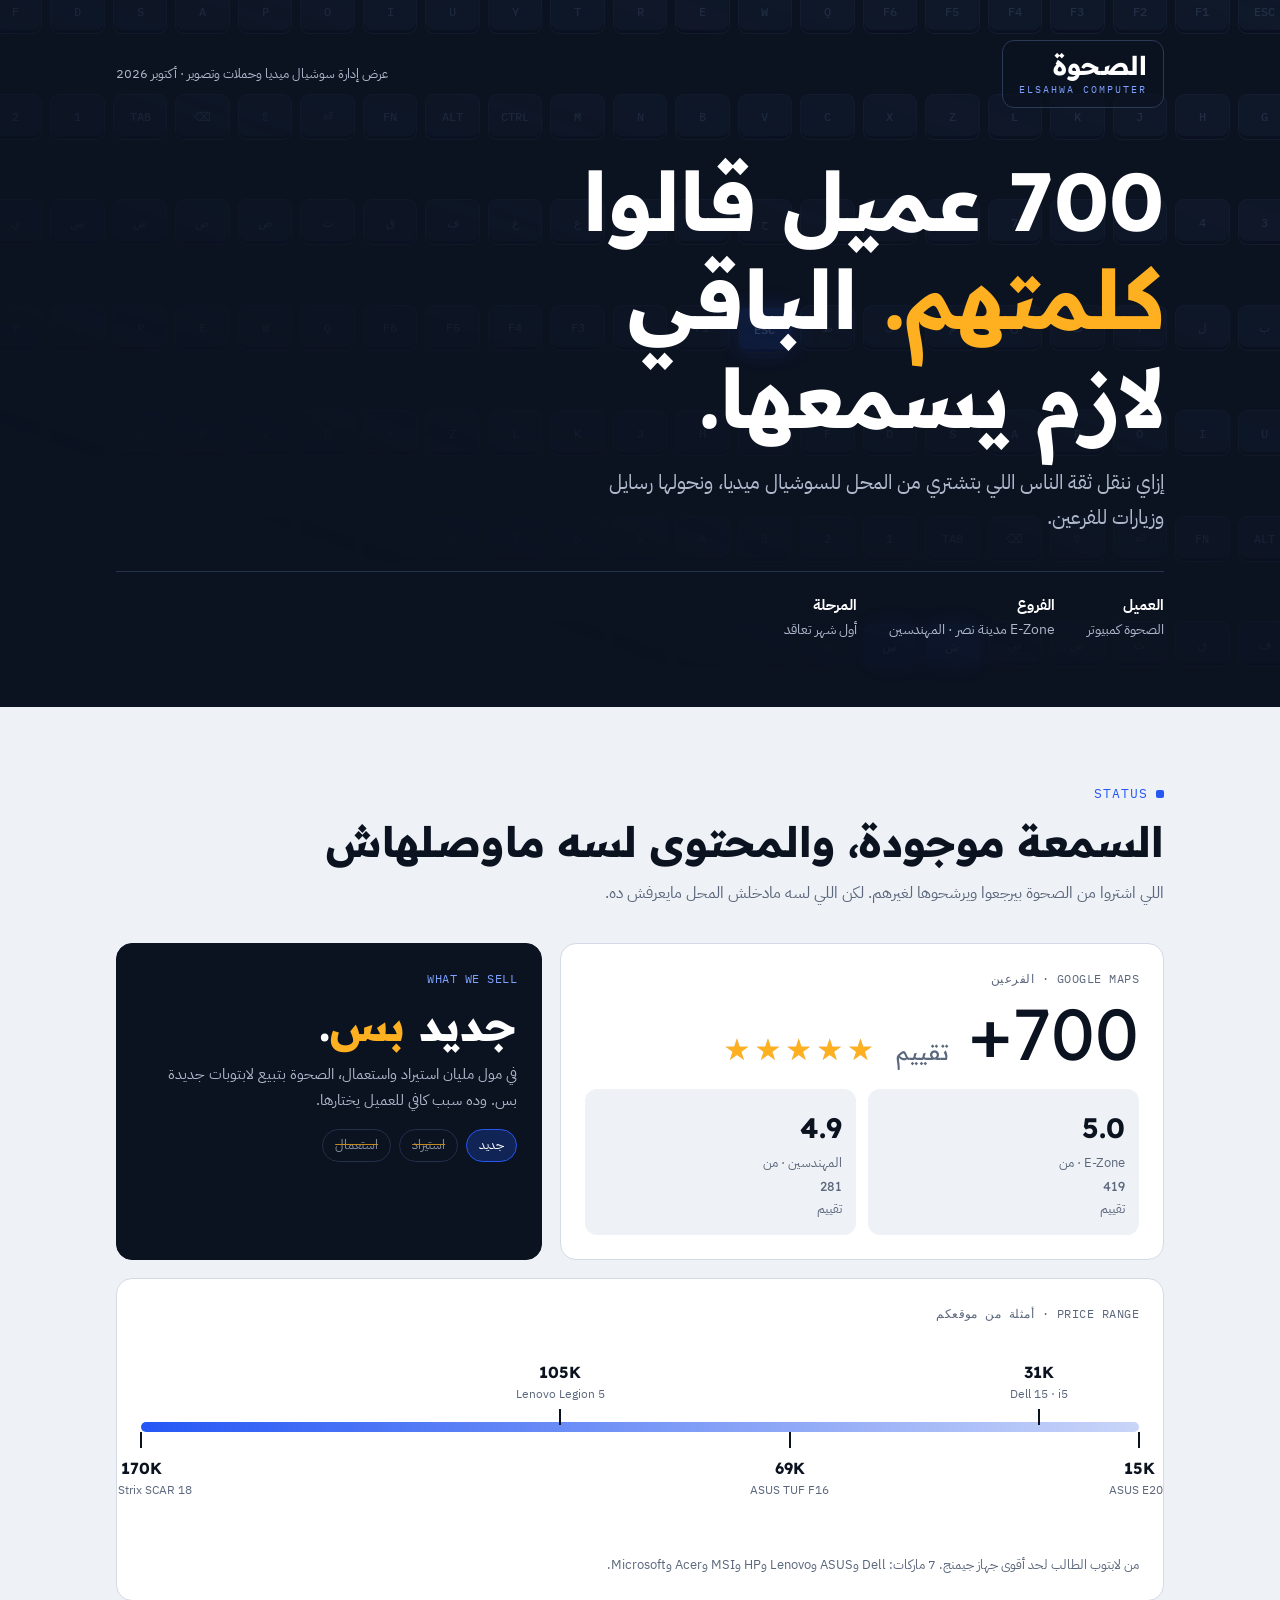
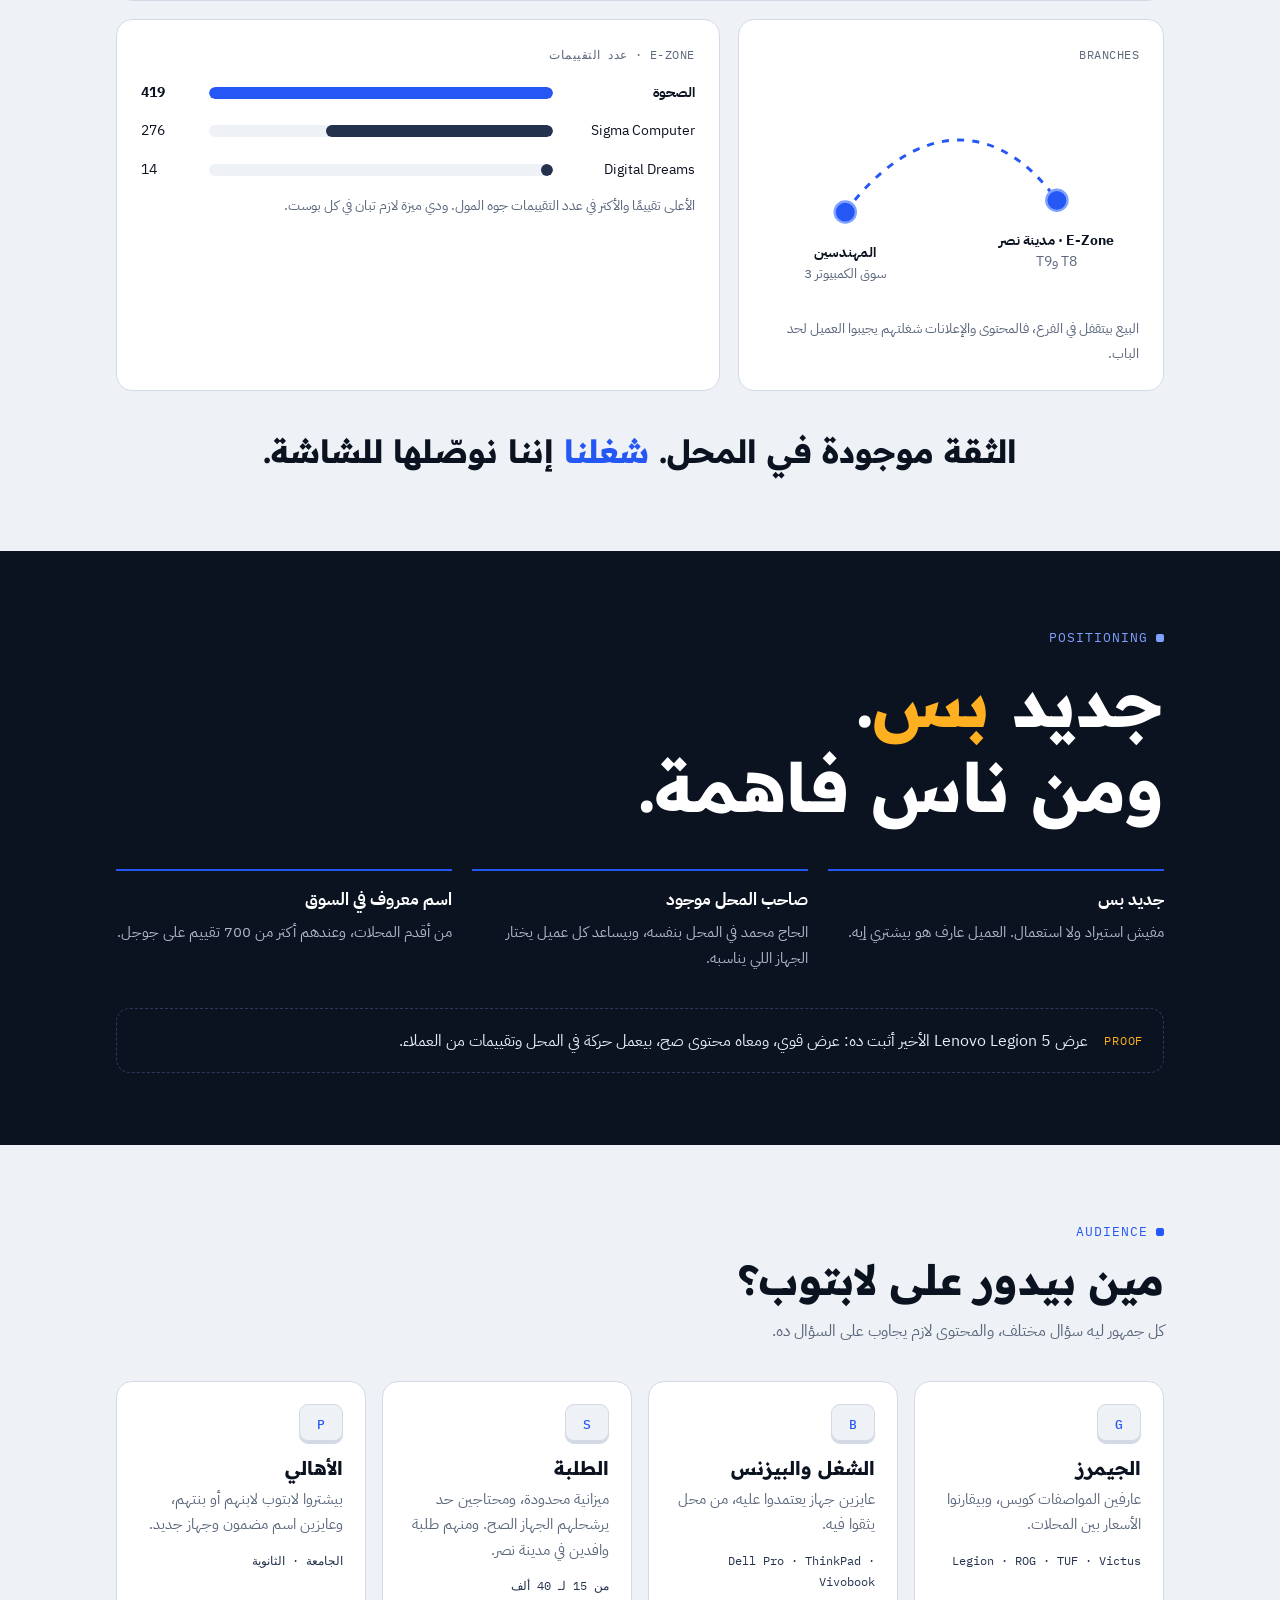
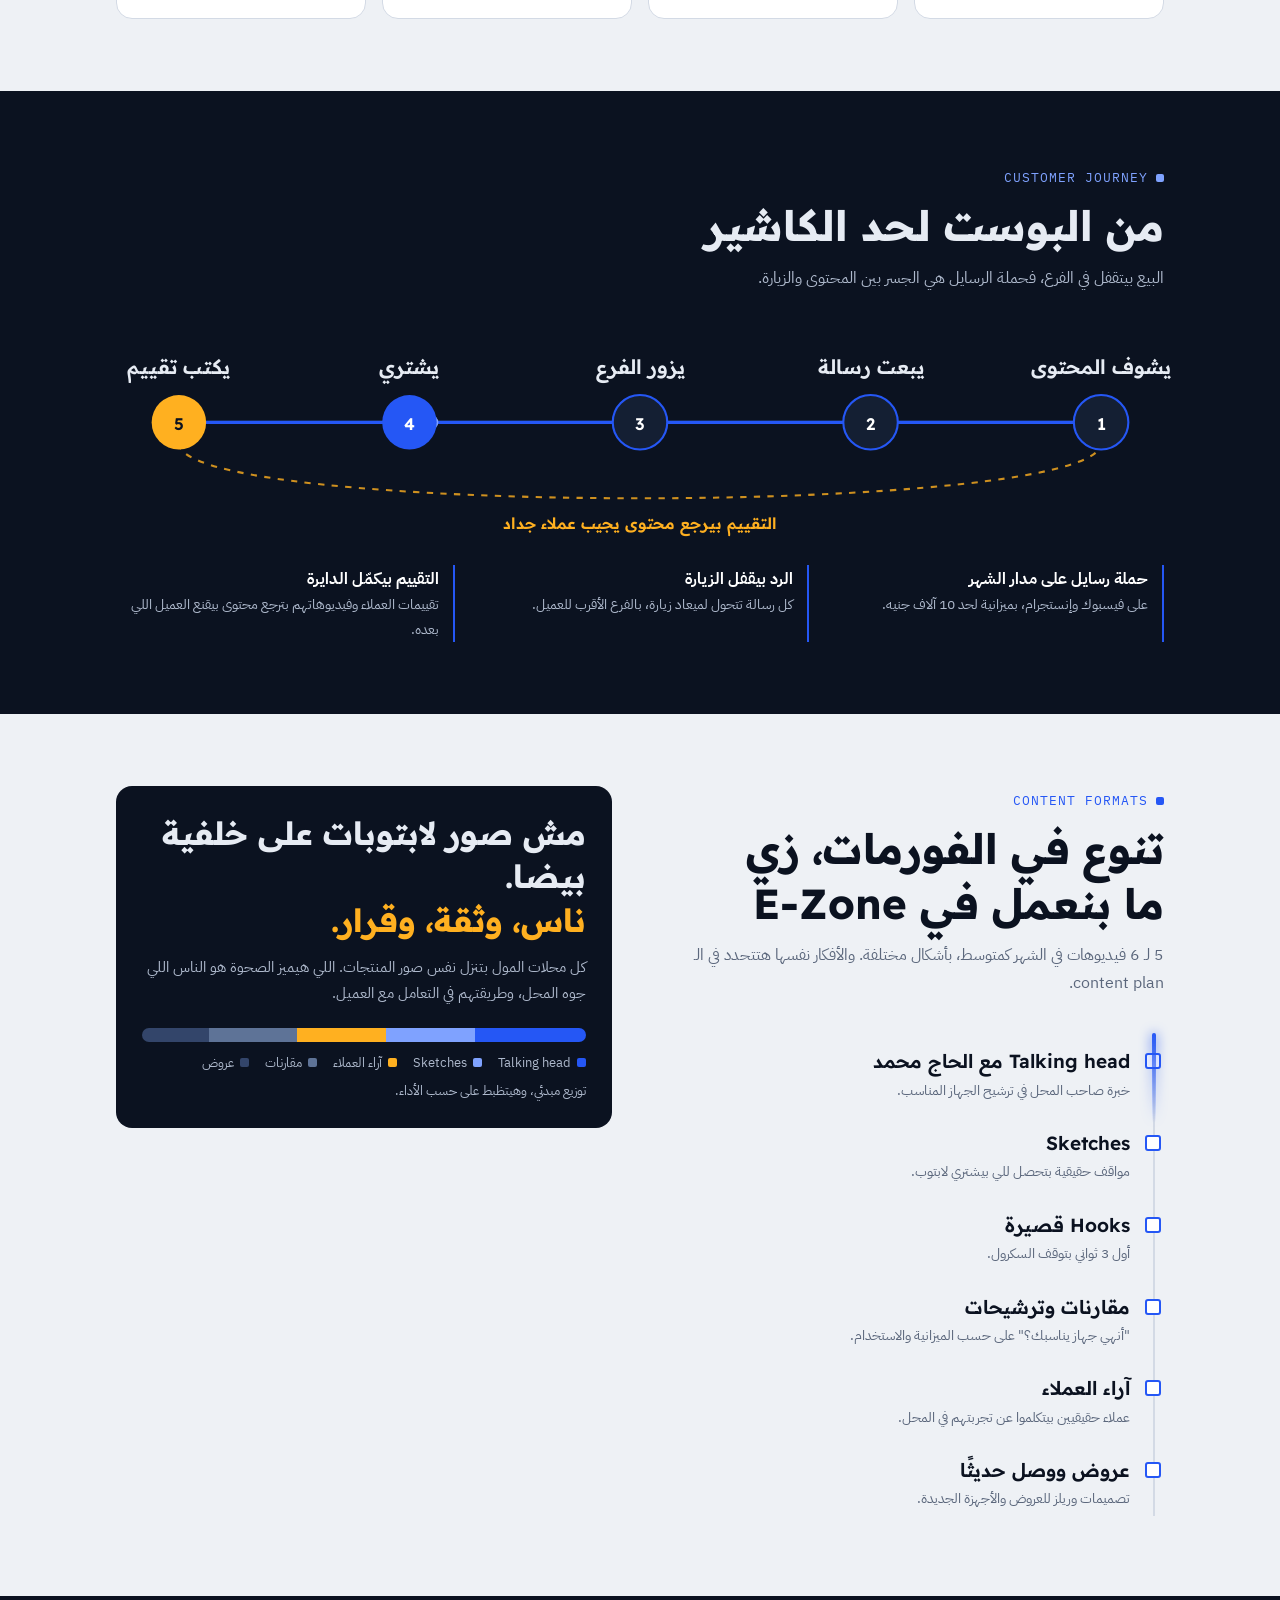
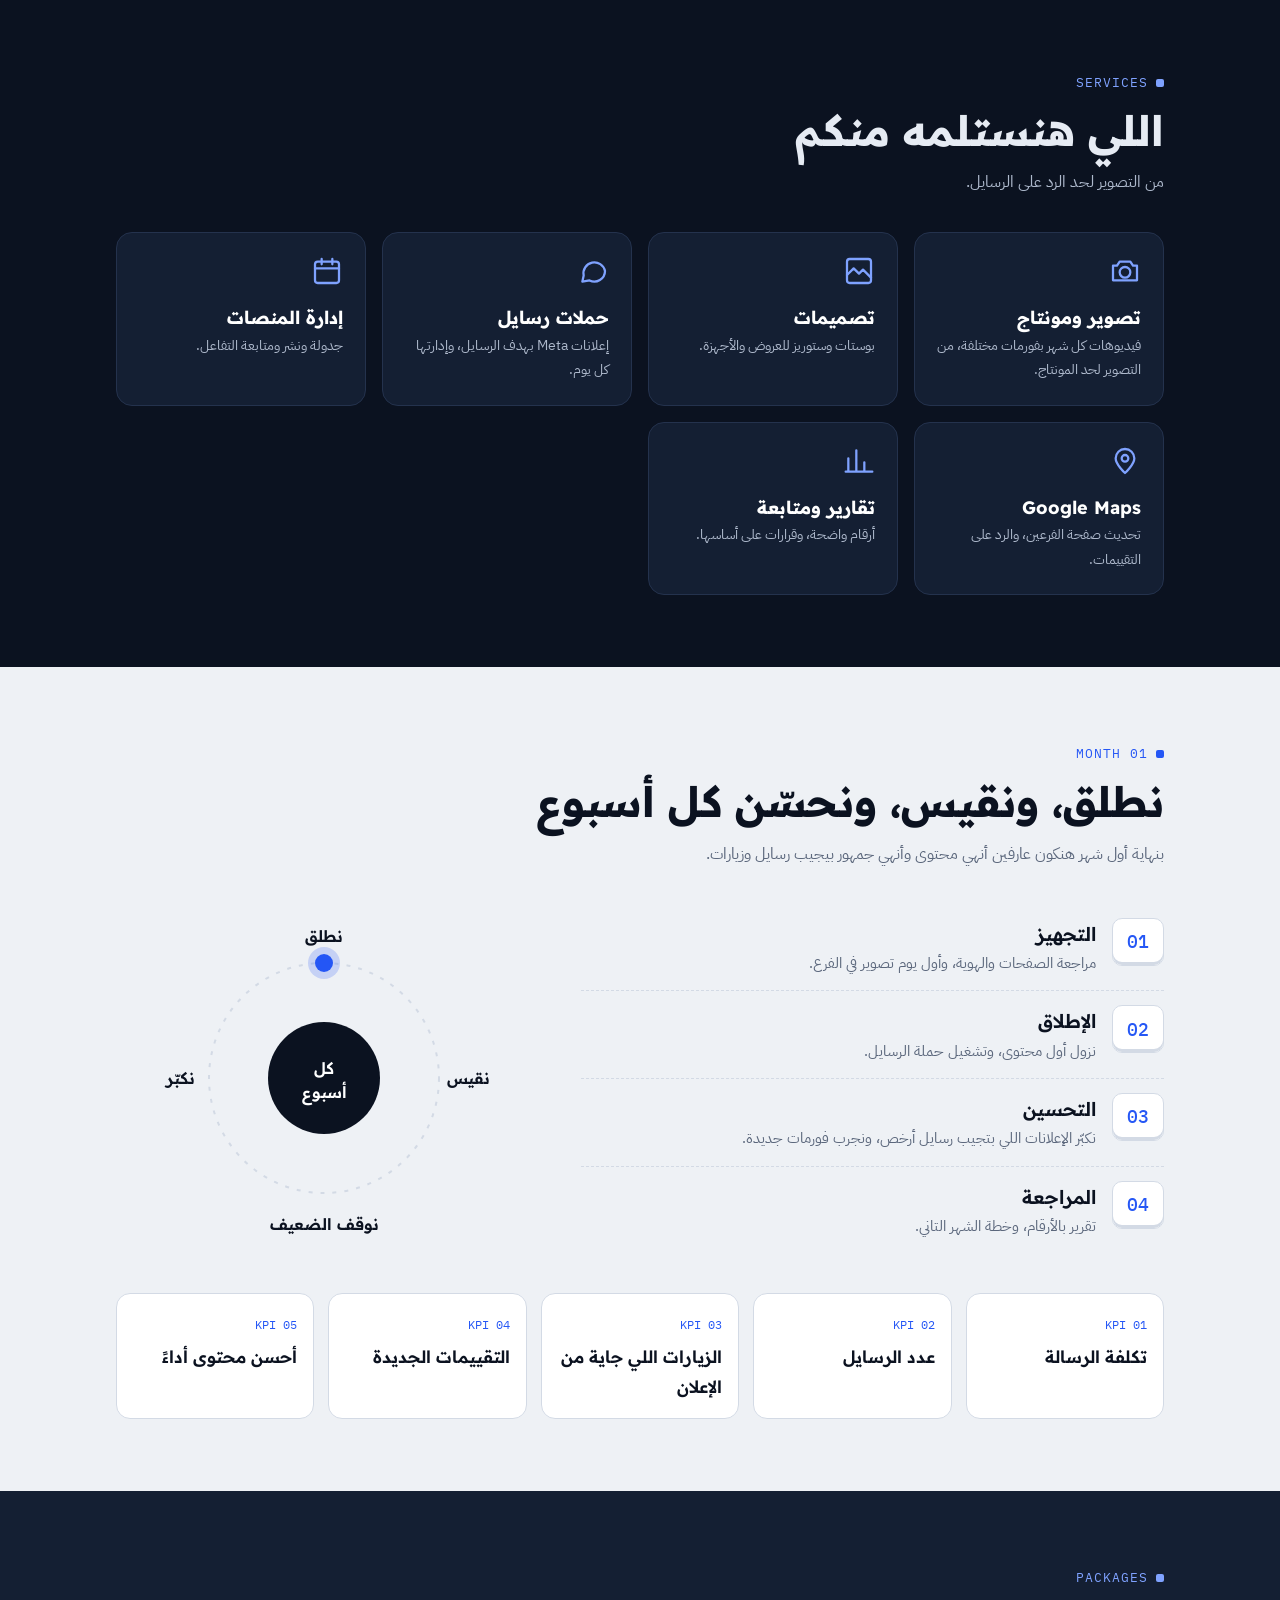
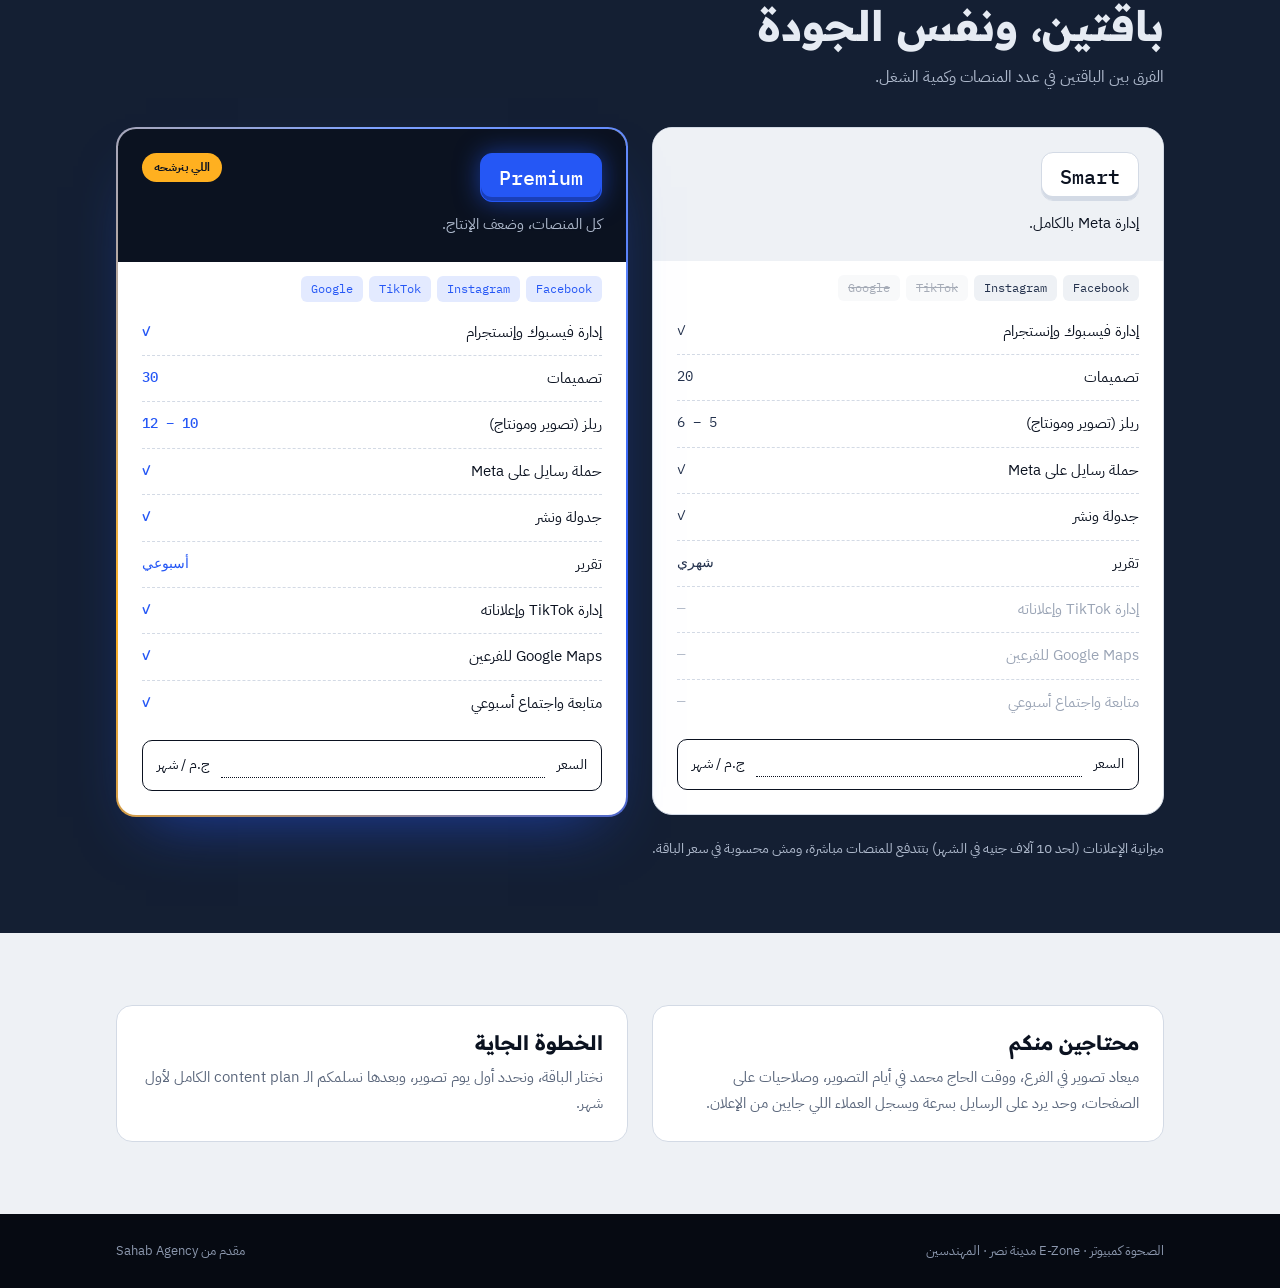
==== index.html @ 23741d9f "Rename index (1).html to index.html" ====
<!doctype html>
<html lang="ar" dir="rtl">
<head>
<meta charset="utf-8">
<meta name="viewport" content="width=device-width, initial-scale=1, viewport-fit=cover">
<title>عرض الصحوة كمبيوتر</title>
<link rel="preconnect" href="https://fonts.googleapis.com">
<link rel="preconnect" href="https://fonts.gstatic.com" crossorigin>
<link rel="stylesheet" href="https://fonts.googleapis.com/css2?family=Readex+Pro:wght@400;600;700&family=IBM+Plex+Sans+Arabic:wght@400;500;700&family=IBM+Plex+Mono:wght@500&display=swap">
<style>
/* Layout: laptop spec-sheet — cool paper with ink bands, cobalt signal, amber for stars; keycaps as the recurring motif. Single deliberate look. */
:root{
  --paper:#EEF1F5;
  --card:#FFFFFF;
  --ink:#0B1220;
  --ink-2:#141F33;
  --ink-3:#24324D;
  --cobalt:#2557F5;
  --cobalt-2:#7FA2FF;
  --amber:#FFB020;
  --muted:#5B677C;
  --soft:#AEB9CC;
  --line:#D3DAE5;
  --display:"Readex Pro","IBM Plex Sans Arabic",system-ui,sans-serif;
  --body:"IBM Plex Sans Arabic",system-ui,"Segoe UI",Tahoma,sans-serif;
  --mono:"IBM Plex Mono",ui-monospace,Menlo,monospace;
  --ease:cubic-bezier(.2,.7,.2,1);
  color-scheme:light;
}
*{box-sizing:border-box}
html{direction:rtl;scroll-behavior:smooth}
body{background:var(--paper);color:var(--ink);font-family:var(--body);font-size:16px;line-height:1.75;margin:0;overflow-x:hidden}
.wrap{max-width:1080px;margin:0 auto;padding-left:max(16px,env(safe-area-inset-left,0px));padding-right:max(16px,env(safe-area-inset-right,0px))}
section{padding-block:72px;position:relative}
.dark{background:var(--ink);color:#E6EBF3}
h1,h2,h3{font-family:var(--display);font-weight:700;line-height:1.3;text-wrap:balance;margin:0}
h2{font-size:clamp(28px,4.2vw,42px)}
h3{font-size:20px}
p{margin:0}
.eyebrow{display:inline-flex;align-items:center;gap:8px;font-family:var(--mono);font-size:12.5px;letter-spacing:.08em;color:var(--cobalt);margin-bottom:10px;text-transform:uppercase}
.eyebrow::before{content:"";width:8px;height:8px;border-radius:2px;background:currentColor}
.dark .eyebrow{color:var(--cobalt-2)}
.lead{color:var(--muted);max-width:60ch;margin-top:10px;margin-bottom:36px}
.dark .lead{color:var(--soft)}
.num{font-family:var(--display);font-variant-numeric:tabular-nums}
.mono{font-family:var(--mono)}

.progress{position:fixed;top:0;right:0;left:0;height:3px;z-index:20;padding-top:env(safe-area-inset-top,0px);pointer-events:none}
.progress i{display:block;height:3px;background:linear-gradient(270deg,var(--cobalt),var(--cobalt-2));transform-origin:right;transform:scaleX(0)}

/* hero */
.hero{background:var(--ink);color:#E6EBF3;padding-block:40px 64px;position:relative;overflow:hidden}
.keys{position:absolute;inset:-20px;display:grid;grid-template-columns:repeat(auto-fill,minmax(54px,1fr));gap:8px;padding:8px;opacity:.55;pointer-events:none;mask-image:linear-gradient(200deg,#000 0%,rgba(0,0,0,.6) 40%,transparent 75%);-webkit-mask-image:linear-gradient(200deg,#000 0%,rgba(0,0,0,.6) 40%,transparent 75%)}
.keys b{height:46px;border-radius:9px;background:var(--ink-2);border:1px solid #1E2A42;box-shadow:inset 0 -3px 0 #0A1020;font:500 12px var(--mono);color:#3A4B6C;display:grid;place-items:center;transition:background .5s,color .5s,box-shadow .5s,transform .2s}
.keys b.on{background:#16337F;color:var(--cobalt-2);box-shadow:inset 0 -3px 0 #0E2160,0 0 22px rgba(37,87,245,.55);transform:translateY(2px)}
.hero .wrap{position:relative;z-index:1}
.topbar{display:flex;justify-content:space-between;align-items:center;gap:12px;flex-wrap:wrap;font-size:13px;color:var(--soft)}
.mark{display:inline-flex;flex-direction:column;align-items:flex-start;line-height:1;padding:12px 16px;border:1.5px solid #2B3A59;border-radius:12px;background:rgba(11,18,32,.6)}
.mark b{font-family:var(--display);font-size:26px;color:#fff}
.mark small{font-family:var(--mono);font-size:10px;letter-spacing:.2em;color:var(--cobalt-2);margin-top:6px}
.hero h1{font-size:clamp(38px,7vw,82px);margin-top:44px;color:#fff;line-height:1.2;max-width:15ch}
.hero h1 .w{display:inline-block;animation:rise .9s var(--ease) both}
.hero h1 .hot{color:var(--amber)}
@keyframes rise{from{opacity:0;transform:translateY(40px)}to{opacity:1;transform:none}}
.hero .sub{font-size:clamp(17px,2.2vw,20px);max-width:48ch;margin-top:18px;color:var(--soft);animation:rise .9s .5s var(--ease) both}
.hero .meta{display:flex;gap:32px;flex-wrap:wrap;margin-top:36px;padding-top:20px;border-top:1px solid #24324D;font-size:14px;color:var(--soft);animation:rise .9s .7s var(--ease) both}
.hero .meta b{display:block;color:#fff;font-size:15px}

/* snapshot */
.snap{display:grid;grid-template-columns:repeat(12,1fr);gap:18px}
.card{background:var(--card);border:1px solid var(--line);border-radius:16px;padding:24px;position:relative;overflow:hidden;min-width:0}
.spot::before{content:"";position:absolute;inset:0;background:radial-gradient(320px circle at var(--mx,-300px) var(--my,-300px),rgba(37,87,245,.10),transparent 60%);pointer-events:none}
.c-stars{grid-column:span 7}
.c-new{grid-column:span 5;background:var(--ink);color:#fff;border-color:var(--ink)}
.c-ladder{grid-column:span 12}
.c-map{grid-column:span 5}
.c-rank{grid-column:span 7}
@media (max-width:860px){.c-stars,.c-new,.c-map,.c-rank{grid-column:span 12}}
.lbl{font-family:var(--mono);font-size:12px;color:var(--muted);letter-spacing:.04em}
.c-new .lbl{color:var(--cobalt-2)}
.stars-big{display:flex;align-items:flex-end;gap:18px;flex-wrap:wrap;margin-top:8px}
.stars-big .num{font-size:72px;line-height:1;color:var(--ink)}
.stars-big .num small{font-size:22px;color:var(--muted)}
.starrow{position:relative;display:inline-block;font-size:30px;letter-spacing:4px;line-height:1;color:var(--line)}
.starrow i{position:absolute;inset:0 0 0 auto;overflow:hidden;white-space:nowrap;color:var(--amber);font-style:normal;width:var(--w,100%)}
.branches{display:grid;grid-template-columns:1fr 1fr;gap:12px;margin-top:20px}
.br{background:var(--paper);border-radius:12px;padding:14px}
.br b{font-family:var(--display);font-size:28px}
.br span{display:block;font-size:13px;color:var(--muted)}
.c-new h3{font-size:clamp(30px,4vw,44px);margin-top:10px;line-height:1.2}
.c-new h3 em{font-style:normal;color:var(--amber)}
.c-new p{color:var(--soft);font-size:14.5px;margin-top:10px}
.x{display:flex;gap:8px;flex-wrap:wrap;margin-top:16px}
.x span{font-size:13px;border:1px solid #2B3A59;border-radius:99px;padding:4px 12px;color:var(--soft)}
.x span.no{text-decoration:line-through;text-decoration-color:var(--amber);opacity:.75}
.x span.yes{border-color:var(--cobalt);color:#fff;background:rgba(37,87,245,.25)}

.ladder{position:relative;margin-top:22px;padding-top:6px}
.ladder .track{height:10px;border-radius:99px;background:linear-gradient(270deg,#C9D5F8,var(--cobalt));transform-origin:right}
.ticks{position:relative;height:118px}
.tick{position:absolute;top:0;transform:translateX(50%);text-align:center;width:120px}
.tick::before{content:"";display:block;width:2px;height:16px;background:var(--ink);margin:0 auto 6px}
.tick b{display:block;font-family:var(--display);font-size:16px}
.tick span{display:block;font-size:12px;color:var(--muted);line-height:1.4}
.tick.up{top:-74px}
.tick.up::before{display:none}
.tick.up::after{content:"";display:block;width:2px;height:16px;background:var(--ink);margin:6px auto 0}
.ladder-note{font-size:12.5px;color:var(--muted);margin-top:4px}
@media (max-width:700px){
  .ticks{height:auto;display:grid;grid-template-columns:1fr 1fr;gap:10px;margin-top:14px}
  .tick,.tick.up{position:static;transform:none;width:auto;text-align:right;background:var(--paper);border-radius:10px;padding:10px}
  .tick::before,.tick.up::after{display:none}
  .ladder{padding-top:0}
}
.ladder-wrap{padding-top:70px}
@media (max-width:700px){.ladder-wrap{padding-top:0}}

.map{width:100%;height:auto;display:block;margin-top:6px}
.map text{font-family:var(--body);font-size:12px}
.flow{stroke-dasharray:6 7;animation:flow 1.4s linear infinite}
@keyframes flow{to{stroke-dashoffset:-26}}
.ping{transform-origin:center;transform-box:fill-box;animation:ping 2s var(--ease) infinite}
@keyframes ping{0%{transform:scale(.6);opacity:.9}100%{transform:scale(2.8);opacity:0}}
.bars{display:grid;gap:14px;margin-top:16px}
.bar{display:grid;grid-template-columns:130px 1fr 56px;gap:12px;align-items:center;font-size:14px}
.bar .t{height:12px;background:var(--paper);border-radius:99px;overflow:hidden}
.bar .t i{display:block;height:100%;background:var(--ink-3);border-radius:99px;transform-origin:right}
.bar.us{font-weight:700}
.bar.us .t i{background:var(--cobalt)}
.bar .v{text-align:left;font-variant-numeric:tabular-nums}
@media (max-width:480px){.bar{grid-template-columns:96px 1fr 44px;font-size:13px}}
.callout{margin-top:32px;font-family:var(--display);font-weight:700;font-size:clamp(22px,3.2vw,32px);text-align:center}
.callout em{font-style:normal;color:var(--cobalt)}

/* positioning */
.thesis{font-family:var(--display);font-weight:700;font-size:clamp(34px,6vw,68px);line-height:1.25;color:#fff}
.thesis em{font-style:normal;color:var(--amber)}
.pill3{display:grid;grid-template-columns:repeat(auto-fit,minmax(230px,1fr));gap:20px;margin-top:40px}
.pill3 > div{border-top:2px solid var(--cobalt);padding-top:14px}
.pill3 b{display:block;font-size:17px;color:#fff;margin-bottom:4px}
.pill3 p{font-size:15px;color:var(--soft)}
.proof{margin-top:36px;display:flex;gap:16px;align-items:center;flex-wrap:wrap;border:1px dashed #2B3A59;border-radius:14px;padding:18px 20px}
.proof .k{font-family:var(--mono);font-size:12px;color:var(--amber);letter-spacing:.06em}
.proof p{color:#E6EBF3;font-size:15.5px;flex:1;min-width:240px}

/* audience */
.aud{display:grid;grid-template-columns:repeat(auto-fit,minmax(240px,1fr));gap:16px}
.au{background:var(--card);border:1px solid var(--line);border-radius:16px;padding:22px;position:relative;overflow:hidden}
.au .cap{display:inline-grid;place-items:center;min-width:44px;height:40px;padding:0 10px;border-radius:9px;background:var(--paper);border:1px solid var(--line);box-shadow:inset 0 -3px 0 var(--line);font:500 13px var(--mono);color:var(--cobalt);margin-bottom:12px}
.au h3{font-size:19px}
.au p{font-size:14.5px;color:var(--muted);margin-top:6px}
.au .ex{font-family:var(--mono);font-size:12px;color:var(--ink-3);margin-top:12px}

/* journey */
.journey{position:relative;margin-top:10px}
.journey svg{width:100%;height:auto;display:block;overflow:visible}
.journey text{font-family:var(--display);font-weight:600}
.steps-m{display:none}
@media (max-width:700px){.journey svg{display:none}.steps-m{display:grid;gap:10px}}
.steps-m div{display:flex;gap:12px;align-items:center;background:var(--ink-2);border:1px solid #24324D;border-radius:12px;padding:12px 14px}
.steps-m b{font-family:var(--mono);color:var(--cobalt-2);font-size:13px}
.jnote{display:grid;grid-template-columns:repeat(auto-fit,minmax(220px,1fr));gap:16px;margin-top:28px}
.jnote div{border-right:2px solid var(--cobalt);padding-right:14px}
.jnote b{display:block;color:#fff;font-size:16px}
.jnote p{font-size:14px;color:var(--soft)}

/* formats */
.formats{display:grid;grid-template-columns:1fr 1fr;gap:56px;align-items:start}
@media (max-width:820px){.formats{grid-template-columns:1fr;gap:32px}}
.rail{position:relative;padding-right:34px}
.rail::before{content:"";position:absolute;right:9px;top:8px;bottom:8px;width:2px;background:var(--line)}
.rail::after{content:"";position:absolute;right:8px;top:0;width:4px;height:90px;border-radius:4px;background:linear-gradient(var(--cobalt),transparent);animation:travel 3.6s var(--ease) infinite;filter:drop-shadow(0 0 6px var(--cobalt))}
@keyframes travel{0%{top:0;opacity:0}10%{opacity:1}90%{opacity:1}100%{top:calc(100% - 90px);opacity:0}}
.node{position:relative;padding-block:12px}
.node::before{content:"";position:absolute;right:-31px;top:20px;width:12px;height:12px;border-radius:3px;background:var(--card);border:2px solid var(--cobalt)}
.node b{font-family:var(--display);font-weight:600;font-size:19px}
.node p{font-size:14px;color:var(--muted)}
.rulebox{background:var(--ink);color:#E6EBF3;border-radius:16px;padding:26px;position:sticky;top:calc(env(safe-area-inset-top,0px) + 24px)}
.rulebox .q{font-family:var(--display);font-weight:700;font-size:clamp(24px,3.2vw,32px);line-height:1.35}
.rulebox .q em{font-style:normal;color:var(--amber)}
.rulebox p{color:var(--soft);font-size:15px;margin-top:12px}
.mix{display:flex;height:14px;border-radius:99px;overflow:hidden;margin-top:22px}
.mix i{display:block;height:100%;transform-origin:right}
.mixkey{display:flex;flex-wrap:wrap;gap:6px 16px;margin-top:10px;font-size:12.5px;color:var(--soft)}
.mixkey span::before{content:"";display:inline-block;width:9px;height:9px;border-radius:2px;margin-left:6px;background:var(--c)}

/* services */
.svc{display:grid;grid-template-columns:repeat(auto-fit,minmax(220px,1fr));gap:16px}
.sv{background:var(--ink-2);border:1px solid #24324D;border-radius:16px;padding:22px;transition:transform .4s var(--ease),border-color .4s}
.sv:hover{transform:translateY(-4px);border-color:var(--cobalt)}
.sv svg{width:32px;height:32px;stroke:var(--cobalt-2);fill:none;stroke-width:1.7;stroke-linecap:round;stroke-linejoin:round}
.sv h3{font-size:18px;color:#fff;margin-top:10px}
.sv p{font-size:14px;color:var(--soft);margin-top:4px}

/* month */
.month{display:grid;grid-template-columns:1.4fr 1fr;gap:48px;align-items:center}
@media (max-width:860px){.month{grid-template-columns:1fr}}
.wk{display:grid;grid-template-columns:52px 1fr;gap:16px;padding-block:14px;border-bottom:1px dashed var(--line)}
.wk:last-child{border-bottom:0}
.wk .n{width:52px;height:48px;border-radius:10px;border:1px solid var(--line);background:var(--card);box-shadow:inset 0 -3px 0 var(--line);display:grid;place-items:center;font:500 18px var(--mono);color:var(--cobalt)}
.wk b{font-family:var(--display);font-weight:600;font-size:19px}
.wk p{font-size:14.5px;color:var(--muted)}
.loop{width:100%;max-width:340px;margin:0 auto;display:block}
.loop text{font-family:var(--display);font-weight:600;font-size:16px}
.spin{transform-origin:170px 170px;animation:turn 8s linear infinite}
@keyframes turn{to{transform:rotate(360deg)}}
.kpis{display:grid;grid-template-columns:repeat(auto-fit,minmax(190px,1fr));gap:14px;margin-top:40px}
.kpi{background:var(--card);border:1px solid var(--line);border-radius:14px;padding:16px}
.kpi .mono{font-size:11.5px;color:var(--cobalt)}
.kpi b{display:block;font-family:var(--display);font-weight:600;font-size:17px;margin-top:4px}

/* packages */
.offers{display:grid;grid-template-columns:repeat(auto-fit,minmax(300px,1fr));gap:24px;align-items:start}
.offer{background:var(--card);color:var(--ink);border-radius:20px;overflow:hidden;min-width:0;border:1px solid var(--line)}
@property --ang{syntax:"<angle>";inherits:false;initial-value:0deg}
.offer.pro{border:2.5px solid transparent;background:linear-gradient(var(--card),var(--card)) padding-box,conic-gradient(from var(--ang),var(--cobalt-2),var(--cobalt),var(--amber),var(--cobalt-2)) border-box;animation:angle 5s linear infinite;box-shadow:0 30px 60px -30px rgba(37,87,245,.6)}
@keyframes angle{to{--ang:360deg}}
.offer .head{padding:24px;display:flex;justify-content:space-between;align-items:flex-start;gap:12px;background:var(--paper)}
.offer.pro .head{background:var(--ink);color:#fff}
.keycap{display:inline-grid;place-items:center;padding:10px 18px;border-radius:12px;background:var(--card);border:1px solid var(--line);box-shadow:inset 0 -4px 0 var(--line);font:500 20px var(--mono);color:var(--ink)}
.offer.pro .keycap{background:var(--cobalt);border-color:var(--cobalt);box-shadow:inset 0 -4px 0 #1A3FB8,0 0 24px rgba(37,87,245,.55);color:#fff}
.offer .pitch{font-size:14.5px;margin-top:10px}
.offer.pro .pitch{color:var(--soft)}
.badge{display:inline-block;background:var(--amber);color:var(--ink);font-size:12px;font-weight:700;padding:4px 12px;border-radius:99px}
.plats{display:flex;gap:6px;flex-wrap:wrap;padding:14px 24px 0}
.plats span{font-family:var(--mono);font-size:11.5px;padding:3px 10px;border-radius:6px;background:var(--paper);color:var(--ink-3)}
.plats span.off{opacity:.4;text-decoration:line-through}
.offer.pro .plats span{background:#E3EAFF;color:var(--cobalt)}
.offer ul{list-style:none;margin:0;padding:8px 24px 4px}
.offer li{display:flex;gap:10px;justify-content:space-between;padding:10px 0;border-bottom:1px dashed var(--line);font-size:14.5px}
.offer li:last-child{border-bottom:0}
.offer li span:last-child{font-family:var(--mono);font-size:13.5px;color:var(--ink-3);white-space:nowrap}
.offer.pro li span:last-child{color:var(--cobalt);font-weight:500}
.offer li.no{color:#9AA4B5}
.offer li.no span:last-child{color:#B5BDCA}
.price{margin:10px 24px 24px;border:1.5px solid var(--ink);border-radius:10px;padding:12px 14px;display:flex;justify-content:space-between;align-items:flex-end;gap:12px;font-size:14px}
.price .blank{flex:1;border-bottom:1.5px dotted var(--ink);min-width:60px;height:1em}
.note{margin-top:20px;font-size:14px;color:var(--muted)}

.two{display:grid;grid-template-columns:repeat(auto-fit,minmax(280px,1fr));gap:24px}
.two h3{margin-bottom:8px}
.two p{color:var(--muted);font-size:15px}
footer{background:#060A12;color:#8C98AE;font-size:13px;padding-block:26px}
footer .wrap{display:flex;justify-content:space-between;gap:12px;flex-wrap:wrap}

:focus-visible{outline:2px solid var(--cobalt);outline-offset:3px}
@page{margin:0}
@media print{
  *{-webkit-print-color-adjust:exact!important;print-color-adjust:exact!important}
  *,*::before,*::after{animation:none!important;transition:none!important}
  .progress{display:none!important}
  .hero h1 .w,.hero .sub,.hero .meta{opacity:1!important;transform:none!important}
  .rulebox{position:static}
  .card,.offer,.au,.sv,.wk,.node,.kpi,.bar,.pill3>div,.jnote>div{break-inside:avoid}
}
@media (prefers-reduced-motion:reduce){
  *,*::before,*::after{animation:none!important;transition:none!important}
  html{scroll-behavior:auto}
}
</style>
</head>
<body>

<div class="progress" aria-hidden="true"><i id="prog"></i></div>

<header class="hero">
  <div class="keys" id="keys" aria-hidden="true"></div>
  <div class="wrap">
    <div class="topbar">
      <span class="mark"><b>الصحوة</b><small>ELSAHWA COMPUTER</small></span>
      <span>عرض إدارة سوشيال ميديا وحملات وتصوير · أكتوبر 2026</span>
    </div>
    <h1>
      <span class="w" style="animation-delay:.05s">700</span>
      <span class="w" style="animation-delay:.12s">عميل</span>
      <span class="w" style="animation-delay:.2s">قالوا</span>
      <span class="w hot" style="animation-delay:.28s">كلمتهم.</span>
      <span class="w" style="animation-delay:.42s">الباقي</span>
      <span class="w" style="animation-delay:.5s">لازم</span>
      <span class="w" style="animation-delay:.58s">يسمعها.</span>
    </h1>
    <p class="sub">إزاي ننقل ثقة الناس اللي بتشتري من المحل للسوشيال ميديا، ونحولها رسايل وزيارات للفرعين.</p>
    <div class="meta">
      <div><b>العميل</b>الصحوة كمبيوتر</div>
      <div><b>الفروع</b>E-Zone مدينة نصر · المهندسين</div>
      <div><b>المرحلة</b>أول شهر تعاقد</div>
    </div>
  </div>
</header>

<section>
  <div class="wrap">
    <div class="eyebrow">Status</div>
    <h2>السمعة موجودة، والمحتوى لسه ماوصلهاش</h2>
    <p class="lead">اللي اشتروا من الصحوة بيرجعوا ويرشحوها لغيرهم. لكن اللي لسه مادخلش المحل مايعرفش ده.</p>
    <div class="snap">
      <div class="card spot c-stars" data-anim="rise">
        <div class="lbl">GOOGLE MAPS · الفرعين</div>
        <div class="stars-big">
          <div class="num"><span data-count="700">700</span>+ <small>تقييم</small></div>
          <div><span class="starrow" aria-label="تقييم 5 من 5">★★★★★<i data-stars>★★★★★</i></span></div>
        </div>
        <div class="branches">
          <div class="br"><b class="num">5.0</b><span>E-Zone · من <span class="num">419</span> تقييم</span></div>
          <div class="br"><b class="num">4.9</b><span>المهندسين · من <span class="num">281</span> تقييم</span></div>
        </div>
      </div>
      <div class="card c-new" data-anim="rise" data-d="100">
        <div class="lbl">WHAT WE SELL</div>
        <h3>جديد <em>بس</em>.</h3>
        <p>في مول مليان استيراد واستعمال، الصحوة بتبيع لابتوبات جديدة بس. وده سبب كافي للعميل يختارها.</p>
        <div class="x"><span class="yes">جديد</span><span class="no">استيراد</span><span class="no">استعمال</span></div>
      </div>
      <div class="card spot c-ladder" data-anim="rise">
        <div class="lbl">PRICE RANGE · أمثلة من موقعكم</div>
        <div class="ladder-wrap">
          <div class="ladder">
            <div class="track" data-grow></div>
            <div class="ticks">
              <div class="tick" style="right:0%"><b class="num">15K</b><span>ASUS E203</span></div>
              <div class="tick up" style="right:10%"><b class="num">31K</b><span>Dell 15 · i5</span></div>
              <div class="tick" style="right:35%"><b class="num">69K</b><span>ASUS TUF F16</span></div>
              <div class="tick up" style="right:58%"><b class="num">105K</b><span>Lenovo Legion 5</span></div>
              <div class="tick" style="right:100%"><b class="num">170K</b><span>ROG Strix SCAR 18</span></div>
            </div>
          </div>
        </div>
        <p class="ladder-note">من لابتوب الطالب لحد أقوى جهاز جيمنج. 7 ماركات: Dell وASUS وLenovo وHP وMSI وAcer وMicrosoft.</p>
      </div>
      <div class="card spot c-map" data-anim="rise">
        <div class="lbl">BRANCHES</div>
        <svg class="map" viewBox="0 0 320 210" role="img" aria-label="فرعين: E-Zone في مدينة نصر، والمهندسين">
          <path class="flow" d="M70 120 C130 40, 200 40, 250 110" stroke="#2557F5" stroke-width="2.5" fill="none"/>
          <circle class="ping" cx="250" cy="110" r="10" fill="#7FA2FF"/>
          <circle cx="250" cy="110" r="8" fill="#2557F5"/>
          <circle class="ping" cx="70" cy="120" r="10" fill="#7FA2FF" style="animation-delay:1s"/>
          <circle cx="70" cy="120" r="8" fill="#2557F5"/>
          <text x="250" y="148" text-anchor="middle" fill="#0B1220" font-weight="700">E-Zone · مدينة نصر</text>
          <text x="250" y="166" text-anchor="middle" fill="#5B677C">T8 وT9</text>
          <text x="70" y="158" text-anchor="middle" fill="#0B1220" font-weight="700">المهندسين</text>
          <text x="70" y="176" text-anchor="middle" fill="#5B677C">سوق الكمبيوتر 3</text>
        </svg>
        <p style="font-size:14px;color:var(--muted)">البيع بيتقفل في الفرع، فالمحتوى والإعلانات شغلتهم يجيبوا العميل لحد الباب.</p>
      </div>
      <div class="card spot c-rank" data-anim="rise" data-d="100">
        <div class="lbl">E-ZONE · عدد التقييمات</div>
        <div class="bars">
          <div class="bar us"><span>الصحوة</span><span class="t"><i data-bar style="width:100%"></i></span><span class="v">419</span></div>
          <div class="bar"><span>Sigma Computer</span><span class="t"><i data-bar style="width:66%"></i></span><span class="v">276</span></div>
          <div class="bar"><span>Digital Dreams</span><span class="t"><i data-bar style="width:3.5%"></i></span><span class="v">14</span></div>
        </div>
        <p style="font-size:14px;color:var(--muted);margin-top:12px">الأعلى تقييمًا والأكتر في عدد التقييمات جوه المول. ودي ميزة لازم تبان في كل بوست.</p>
      </div>
    </div>
    <p class="callout" data-anim="rise">الثقة موجودة في المحل. <em>شغلنا</em> إننا نوصّلها للشاشة.</p>
  </div>
</section>

<section class="dark">
  <div class="wrap">
    <div class="eyebrow">Positioning</div>
    <p class="thesis" data-anim="rise">جديد <em>بس</em>.<br>ومن ناس فاهمة.</p>
    <div class="pill3">
      <div data-anim="rise"><b>جديد بس</b><p>مفيش استيراد ولا استعمال. العميل عارف هو بيشتري إيه.</p></div>
      <div data-anim="rise" data-d="100"><b>صاحب المحل موجود</b><p>الحاج محمد في المحل بنفسه، وبيساعد كل عميل يختار الجهاز اللي يناسبه.</p></div>
      <div data-anim="rise" data-d="200"><b>اسم معروف في السوق</b><p>من أقدم المحلات، وعندهم أكتر من 700 تقييم على جوجل.</p></div>
    </div>
    <div class="proof" data-anim="rise">
      <span class="k mono">PROOF</span>
      <p>عرض Lenovo Legion 5 الأخير أثبت ده: عرض قوي، ومعاه محتوى صح، بيعمل حركة في المحل وتقييمات من العملاء.</p>
    </div>
  </div>
</section>

<section>
  <div class="wrap">
    <div class="eyebrow">Audience</div>
    <h2>مين بيدور على لابتوب؟</h2>
    <p class="lead">كل جمهور ليه سؤال مختلف، والمحتوى لازم يجاوب على السؤال ده.</p>
    <div class="aud">
      <div class="au spot" data-anim="rise"><span class="cap">G</span><h3>الجيمرز</h3><p>عارفين المواصفات كويس، وبيقارنوا الأسعار بين المحلات.</p><div class="ex">Legion · ROG · TUF · Victus</div></div>
      <div class="au spot" data-anim="rise" data-d="80"><span class="cap">B</span><h3>الشغل والبيزنس</h3><p>عايزين جهاز يعتمدوا عليه، من محل يثقوا فيه.</p><div class="ex">Dell Pro · ThinkPad · Vivobook</div></div>
      <div class="au spot" data-anim="rise" data-d="160"><span class="cap">S</span><h3>الطلبة</h3><p>ميزانية محدودة، ومحتاجين حد يرشحلهم الجهاز الصح. ومنهم طلبة وافدين في مدينة نصر.</p><div class="ex">من 15 لـ 40 ألف</div></div>
      <div class="au spot" data-anim="rise" data-d="240"><span class="cap">P</span><h3>الأهالي</h3><p>بيشتروا لابتوب لابنهم أو بنتهم، وعايزين اسم مضمون وجهاز جديد.</p><div class="ex">الجامعة · الثانوية</div></div>
    </div>
  </div>
</section>

<section class="dark">
  <div class="wrap">
    <div class="eyebrow">Customer Journey</div>
    <h2>من البوست لحد الكاشير</h2>
    <p class="lead">البيع بيتقفل في الفرع، فحملة الرسايل هي الجسر بين المحتوى والزيارة.</p>
    <div class="journey" data-anim="journey">
      <svg viewBox="0 0 1000 200" role="img" aria-label="رحلة العميل: يشوف المحتوى، يبعت رسالة، يزور الفرع، يشتري، يكتب تقييم">
        <path d="M940 90 L60 90" stroke="#24324D" stroke-width="3" fill="none"/>
        <path data-draw d="M940 90 L60 90" pathLength="100" stroke="#2557F5" stroke-width="3" fill="none" stroke-dasharray="100 100"/>
        <path d="M60 110 C60 180, 940 180, 940 110" stroke="#FFB020" stroke-width="2" fill="none" stroke-dasharray="5 7" class="flow" opacity=".8"/>
        <circle r="7" fill="#7FA2FF"><animateMotion dur="5s" repeatCount="indefinite" path="M940 90 L60 90"/></circle>
        <g font-size="19" text-anchor="middle">
          <circle cx="940" cy="90" r="26" fill="#141F33" stroke="#2557F5" stroke-width="2"/><text x="940" y="97" fill="#fff" font-size="16">1</text><text x="940" y="44" fill="#E6EBF3">يشوف المحتوى</text>
          <circle cx="720" cy="90" r="26" fill="#141F33" stroke="#2557F5" stroke-width="2"/><text x="720" y="97" fill="#fff" font-size="16">2</text><text x="720" y="44" fill="#E6EBF3">يبعت رسالة</text>
          <circle cx="500" cy="90" r="26" fill="#141F33" stroke="#2557F5" stroke-width="2"/><text x="500" y="97" fill="#fff" font-size="16">3</text><text x="500" y="44" fill="#E6EBF3">يزور الفرع</text>
          <circle cx="280" cy="90" r="26" fill="#2557F5"/><text x="280" y="97" fill="#fff" font-size="16">4</text><text x="280" y="44" fill="#E6EBF3">يشتري</text>
          <circle cx="60" cy="90" r="26" fill="#FFB020"/><text x="60" y="97" fill="#0B1220" font-size="16">5</text><text x="60" y="44" fill="#E6EBF3">يكتب تقييم</text>
          <text x="500" y="192" fill="#FFB020" font-size="15">التقييم بيرجع محتوى يجيب عملاء جداد</text>
        </g>
      </svg>
      <div class="steps-m">
        <div><b>01</b>يشوف المحتوى</div><div><b>02</b>يبعت رسالة</div><div><b>03</b>يزور الفرع</div><div><b>04</b>يشتري</div><div><b>05</b>يكتب تقييم، ويرجع محتوى</div>
      </div>
    </div>
    <div class="jnote">
      <div data-anim="rise"><b>حملة رسايل على مدار الشهر</b><p>على فيسبوك وإنستجرام، بميزانية لحد 10 آلاف جنيه.</p></div>
      <div data-anim="rise" data-d="100"><b>الرد بيقفل الزيارة</b><p>كل رسالة تتحول لميعاد زيارة، بالفرع الأقرب للعميل.</p></div>
      <div data-anim="rise" data-d="200"><b>التقييم بيكمّل الدايرة</b><p>تقييمات العملاء وفيديوهاتهم بترجع محتوى بيقنع العميل اللي بعده.</p></div>
    </div>
  </div>
</section>

<section>
  <div class="wrap formats">
    <div>
      <div class="eyebrow">Content Formats</div>
      <h2>تنوع في الفورمات، زي ما بنعمل في E-Zone</h2>
      <p class="lead">5 لـ 6 فيديوهات في الشهر كمتوسط، بأشكال مختلفة. والأفكار نفسها هتتحدد في الـ content plan.</p>
      <div class="rail">
        <div class="node" data-anim="rise"><b>Talking head مع الحاج محمد</b><p>خبرة صاحب المحل في ترشيح الجهاز المناسب.</p></div>
        <div class="node" data-anim="rise" data-d="60"><b>Sketches</b><p>مواقف حقيقية بتحصل للي بيشتري لابتوب.</p></div>
        <div class="node" data-anim="rise" data-d="120"><b>Hooks قصيرة</b><p>أول 3 ثواني بتوقف السكرول.</p></div>
        <div class="node" data-anim="rise" data-d="180"><b>مقارنات وترشيحات</b><p>"أنهي جهاز يناسبك؟" على حسب الميزانية والاستخدام.</p></div>
        <div class="node" data-anim="rise" data-d="240"><b>آراء العملاء</b><p>عملاء حقيقيين بيتكلموا عن تجربتهم في المحل.</p></div>
        <div class="node" data-anim="rise" data-d="300"><b>عروض ووصل حديثًا</b><p>تصميمات وريلز للعروض والأجهزة الجديدة.</p></div>
      </div>
    </div>
    <div class="rulebox" data-anim="rise" data-d="150">
      <div class="q">مش صور لابتوبات على خلفية بيضا.<br><em>ناس، وثقة، وقرار.</em></div>
      <p>كل محلات المول بتنزل نفس صور المنتجات. اللي هيميز الصحوة هو الناس اللي جوه المحل، وطريقتهم في التعامل مع العميل.</p>
      <div class="mix" data-anim="mix" aria-hidden="true">
        <i style="flex:25;background:var(--cobalt)"></i><i style="flex:20;background:var(--cobalt-2)"></i><i style="flex:20;background:var(--amber)"></i><i style="flex:20;background:#5E7397"></i><i style="flex:15;background:#33456A"></i>
      </div>
      <div class="mixkey"><span style="--c:var(--cobalt)">Talking head</span><span style="--c:var(--cobalt-2)">Sketches</span><span style="--c:var(--amber)">آراء العملاء</span><span style="--c:#5E7397">مقارنات</span><span style="--c:#33456A">عروض</span></div>
      <p style="font-size:12.5px;margin-top:6px">توزيع مبدئي، وهيتظبط على حسب الأداء.</p>
    </div>
  </div>
</section>

<section class="dark">
  <div class="wrap">
    <div class="eyebrow">Services</div>
    <h2>اللي هنستلمه منكم</h2>
    <p class="lead">من التصوير لحد الرد على الرسايل.</p>
    <div class="svc">
      <div class="sv" data-anim="rise"><svg viewBox="0 0 24 24"><path d="M3 8h3l2-3h8l2 3h3v11H3z"/><circle cx="12" cy="13" r="4"/></svg><h3>تصوير ومونتاج</h3><p>فيديوهات كل شهر بفورمات مختلفة، من التصوير لحد المونتاج.</p></div>
      <div class="sv" data-anim="rise" data-d="60"><svg viewBox="0 0 24 24"><rect x="3" y="3" width="18" height="18" rx="2"/><path d="M3 15l5-5 4 4 3-3 6 6"/></svg><h3>تصميمات</h3><p>بوستات وستوريز للعروض والأجهزة.</p></div>
      <div class="sv" data-anim="rise" data-d="120"><svg viewBox="0 0 24 24"><path d="M21 12a8 8 0 0 1-11.6 7.1L4 20l1-4.6A8 8 0 1 1 21 12z"/></svg><h3>حملات رسايل</h3><p>إعلانات Meta بهدف الرسايل، وإدارتها كل يوم.</p></div>
      <div class="sv" data-anim="rise" data-d="180"><svg viewBox="0 0 24 24"><rect x="3" y="5" width="18" height="16" rx="2"/><path d="M3 10h18M8 3v4M16 3v4"/></svg><h3>إدارة المنصات</h3><p>جدولة ونشر ومتابعة التفاعل.</p></div>
      <div class="sv" data-anim="rise" data-d="240"><svg viewBox="0 0 24 24"><path d="M12 21s-7-6.3-7-11a7 7 0 0 1 14 0c0 4.7-7 11-7 11z"/><circle cx="12" cy="10" r="2.5"/></svg><h3>Google Maps</h3><p>تحديث صفحة الفرعين، والرد على التقييمات.</p></div>
      <div class="sv" data-anim="rise" data-d="300"><svg viewBox="0 0 24 24"><path d="M4 20V10M10 20V4M16 20v-7M22 20H2"/></svg><h3>تقارير ومتابعة</h3><p>أرقام واضحة، وقرارات على أساسها.</p></div>
    </div>
  </div>
</section>

<section>
  <div class="wrap">
    <div class="eyebrow">Month 01</div>
    <h2>نطلق، ونقيس، ونحسّن كل أسبوع</h2>
    <p class="lead">بنهاية أول شهر هنكون عارفين أنهي محتوى وأنهي جمهور بيجيب رسايل وزيارات.</p>
    <div class="month">
      <div>
        <div class="wk" data-anim="rise"><span class="n">01</span><div><b>التجهيز</b><p>مراجعة الصفحات والهوية، وأول يوم تصوير في الفرع.</p></div></div>
        <div class="wk" data-anim="rise" data-d="80"><span class="n">02</span><div><b>الإطلاق</b><p>نزول أول محتوى، وتشغيل حملة الرسايل.</p></div></div>
        <div class="wk" data-anim="rise" data-d="160"><span class="n">03</span><div><b>التحسين</b><p>نكبّر الإعلانات اللي بتجيب رسايل أرخص، ونجرب فورمات جديدة.</p></div></div>
        <div class="wk" data-anim="rise" data-d="240"><span class="n">04</span><div><b>المراجعة</b><p>تقرير بالأرقام، وخطة الشهر التاني.</p></div></div>
      </div>
      <svg class="loop" viewBox="0 0 340 340" role="img" aria-label="دورة التحسين الأسبوعية">
        <circle cx="170" cy="170" r="115" fill="none" stroke="#D3DAE5" stroke-width="2" stroke-dasharray="4 8"/>
        <g class="spin"><circle cx="170" cy="55" r="9" fill="#2557F5"/><circle cx="170" cy="55" r="16" fill="#2557F5" opacity=".2"/></g>
        <circle cx="170" cy="170" r="56" fill="#0B1220"/>
        <text x="170" y="166" text-anchor="middle" fill="#fff" font-size="17">كل</text>
        <text x="170" y="190" text-anchor="middle" fill="#fff" font-size="17">أسبوع</text>
        <text x="170" y="34" text-anchor="middle" fill="#0B1220">نطلق</text>
        <text x="314" y="176" text-anchor="middle" fill="#0B1220">نقيس</text>
        <text x="170" y="322" text-anchor="middle" fill="#0B1220">نوقف الضعيف</text>
        <text x="26" y="176" text-anchor="middle" fill="#0B1220">نكبّر</text>
      </svg>
    </div>
    <div class="kpis">
      <div class="kpi" data-anim="rise"><span class="mono">KPI 01</span><b>تكلفة الرسالة</b></div>
      <div class="kpi" data-anim="rise" data-d="60"><span class="mono">KPI 02</span><b>عدد الرسايل</b></div>
      <div class="kpi" data-anim="rise" data-d="120"><span class="mono">KPI 03</span><b>الزيارات اللي جاية من الإعلان</b></div>
      <div class="kpi" data-anim="rise" data-d="180"><span class="mono">KPI 04</span><b>التقييمات الجديدة</b></div>
      <div class="kpi" data-anim="rise" data-d="240"><span class="mono">KPI 05</span><b>أحسن محتوى أداءً</b></div>
    </div>
  </div>
</section>

<section class="dark" id="offers" style="background:var(--ink-2)">
  <div class="wrap">
    <div class="eyebrow">Packages</div>
    <h2>باقتين، ونفس الجودة</h2>
    <p class="lead">الفرق بين الباقتين في عدد المنصات وكمية الشغل.</p>
    <div class="offers">
      <div class="offer" data-anim="rise">
        <div class="head"><div><span class="keycap">Smart</span><p class="pitch">إدارة Meta بالكامل.</p></div></div>
        <div class="plats"><span>Facebook</span><span>Instagram</span><span class="off">TikTok</span><span class="off">Google</span></div>
        <ul>
          <li><span>إدارة فيسبوك وإنستجرام</span><span>✓</span></li>
          <li><span>تصميمات</span><span>20</span></li>
          <li><span>ريلز (تصوير ومونتاج)</span><span>5 – 6</span></li>
          <li><span>حملة رسايل على Meta</span><span>✓</span></li>
          <li><span>جدولة ونشر</span><span>✓</span></li>
          <li><span>تقرير</span><span>شهري</span></li>
          <li class="no"><span>إدارة TikTok وإعلاناته</span><span>—</span></li>
          <li class="no"><span>Google Maps للفرعين</span><span>—</span></li>
          <li class="no"><span>متابعة واجتماع أسبوعي</span><span>—</span></li>
        </ul>
        <div class="price"><span>السعر</span><span class="blank"></span><span>ج.م / شهر</span></div>
      </div>
      <div class="offer pro" data-anim="rise" data-d="120">
        <div class="head"><div><span class="keycap">Premium</span><p class="pitch">كل المنصات، وضعف الإنتاج.</p></div><span class="badge">اللي بنرشحه</span></div>
        <div class="plats"><span>Facebook</span><span>Instagram</span><span>TikTok</span><span>Google</span></div>
        <ul>
          <li><span>إدارة فيسبوك وإنستجرام</span><span>✓</span></li>
          <li><span>تصميمات</span><span>30</span></li>
          <li><span>ريلز (تصوير ومونتاج)</span><span>10 – 12</span></li>
          <li><span>حملة رسايل على Meta</span><span>✓</span></li>
          <li><span>جدولة ونشر</span><span>✓</span></li>
          <li><span>تقرير</span><span>أسبوعي</span></li>
          <li><span>إدارة TikTok وإعلاناته</span><span>✓</span></li>
          <li><span>Google Maps للفرعين</span><span>✓</span></li>
          <li><span>متابعة واجتماع أسبوعي</span><span>✓</span></li>
        </ul>
        <div class="price"><span>السعر</span><span class="blank"></span><span>ج.م / شهر</span></div>
      </div>
    </div>
    <p class="note" style="color:var(--soft)">ميزانية الإعلانات (لحد 10 آلاف جنيه في الشهر) بتتدفع للمنصات مباشرة، ومش محسوبة في سعر الباقة.</p>
  </div>
</section>

<section>
  <div class="wrap two">
    <div class="card spot" data-anim="rise"><h3>محتاجين منكم</h3><p>ميعاد تصوير في الفرع، ووقت الحاج محمد في أيام التصوير، وصلاحيات على الصفحات، وحد يرد على الرسايل بسرعة ويسجل العملاء اللي جايين من الإعلان.</p></div>
    <div class="card spot" data-anim="rise" data-d="100"><h3>الخطوة الجاية</h3><p>نختار الباقة، ونحدد أول يوم تصوير، وبعدها نسلمكم الـ content plan الكامل لأول شهر.</p></div>
  </div>
</section>

<footer>
  <div class="wrap"><span>الصحوة كمبيوتر · E-Zone مدينة نصر · المهندسين</span><span>مقدم من Sahab Agency</span></div>
</footer>

<script>
(function(){
  var reduce = window.matchMedia && matchMedia('(prefers-reduced-motion: reduce)').matches;
  var prog = document.getElementById('prog');
  function onScroll(){ var h=document.documentElement, m=h.scrollHeight-h.clientHeight; prog.style.transform='scaleX('+(m>0?h.scrollTop/m:0)+')'; }
  addEventListener('scroll', onScroll, {passive:true}); onScroll();

  document.querySelectorAll('.spot').forEach(function(c){
    c.addEventListener('pointermove', function(e){ var r=c.getBoundingClientRect(); c.style.setProperty('--mx',(e.clientX-r.left)+'px'); c.style.setProperty('--my',(e.clientY-r.top)+'px'); });
  });

  /* keycaps */
  var kb = document.getElementById('keys');
  if (kb){
    var labels = 'ESC F1 F2 F3 F4 F5 F6 Q W E R T Y U I O P A S D F G H J K L Z X C V B N M CTRL ALT FN ⏎ ⇧ ⌫ TAB 1 2 3 4 5 6 7 8 9 0 ح خ ه ع غ ف ق ث ص ض ش س ي ب ل ا ت ن م ك ط'.split(' ');
    var n = 140, html = '';
    for (var i=0;i<n;i++) html += '<b>'+labels[i % labels.length]+'</b>';
    kb.innerHTML = html;
    var keys = kb.children;
    if (!reduce){
      setInterval(function(){
        var k = keys[Math.floor(Math.random()*keys.length)];
        k.classList.add('on'); setTimeout(function(){ k.classList.remove('on'); }, 900);
      }, 140);
    }
  }

  if (reduce || !('IntersectionObserver' in window) || !Element.prototype.animate) return;
  var E='cubic-bezier(.2,.7,.2,1)';
  function rise(el,d){ el.animate([{opacity:0,transform:'translateY(30px)'},{opacity:1,transform:'none'}],{duration:850,delay:d||0,easing:E,fill:'backwards'}); }
  function grow(el,d,dur){ el.animate([{transform:'scaleX(0)'},{transform:'scaleX(1)'}],{duration:dur||1100,delay:d||0,easing:E,fill:'backwards'}); }
  function draw(el,d){ el.animate([{strokeDasharray:'0 100'},{strokeDasharray:'100 100'}],{duration:1600,delay:d||0,easing:E,fill:'backwards'}); }
  function count(el){ var to=parseFloat(el.dataset.count),s=null; function st(t){ if(!s)s=t; var k=Math.min(1,(t-s)/1300); k=1-Math.pow(1-k,3); el.textContent=Math.round(to*k).toLocaleString('en-US'); if(k<1) requestAnimationFrame(st); } requestAnimationFrame(st); }
  function play(el){
    var d=+(el.dataset.d||0), a=el.dataset.anim;
    if (a==='rise') rise(el,d);
    if (a==='mix') el.querySelectorAll('i').forEach(function(s,i){ grow(s,i*120,700); });
    if (a==='journey') el.querySelectorAll('[data-draw]').forEach(function(p){ draw(p,150); });
    el.querySelectorAll('[data-bar]').forEach(function(b,i){ grow(b,200+i*140); });
    el.querySelectorAll('[data-grow]').forEach(function(b){ grow(b,200,1400); });
    if (innerWidth > 700) el.querySelectorAll('.tick').forEach(function(t,i){ t.animate([{opacity:0,transform:t.classList.contains('up')?'translate(50%,-10px)':'translate(50%,10px)'},{opacity:1,transform:'translateX(50%)'}],{duration:600,delay:500+i*160,easing:E,fill:'backwards'}); });
    el.querySelectorAll('[data-stars]').forEach(function(s){ s.animate([{width:'0%'},{width:'100%'}],{duration:1400,delay:300,easing:E,fill:'backwards'}); });
    el.querySelectorAll('[data-count]').forEach(count);
  }
  var io=new IntersectionObserver(function(es){ es.forEach(function(e){ if(e.isIntersecting){ play(e.target); io.unobserve(e.target); } }); },{threshold:0});
  document.querySelectorAll('[data-anim]').forEach(function(el){ io.observe(el); });
})();
</script>

</body>
</html>
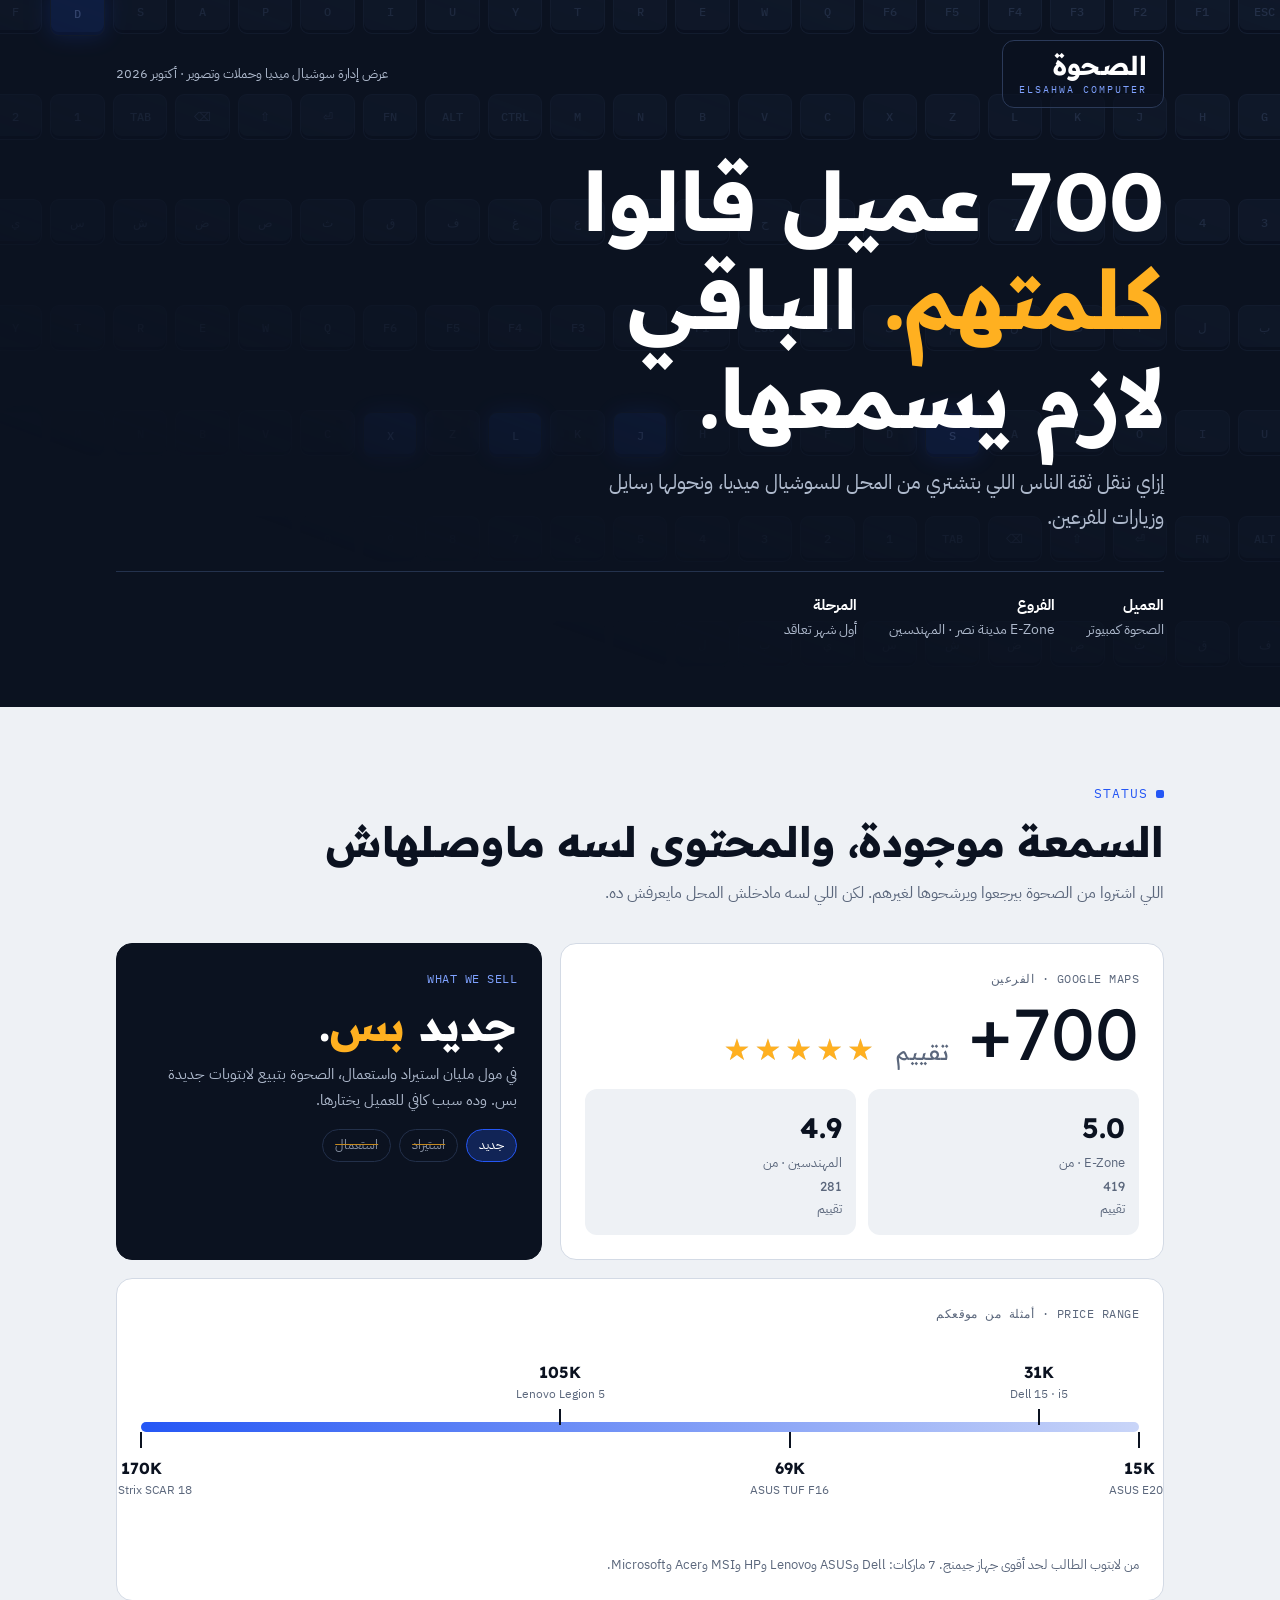
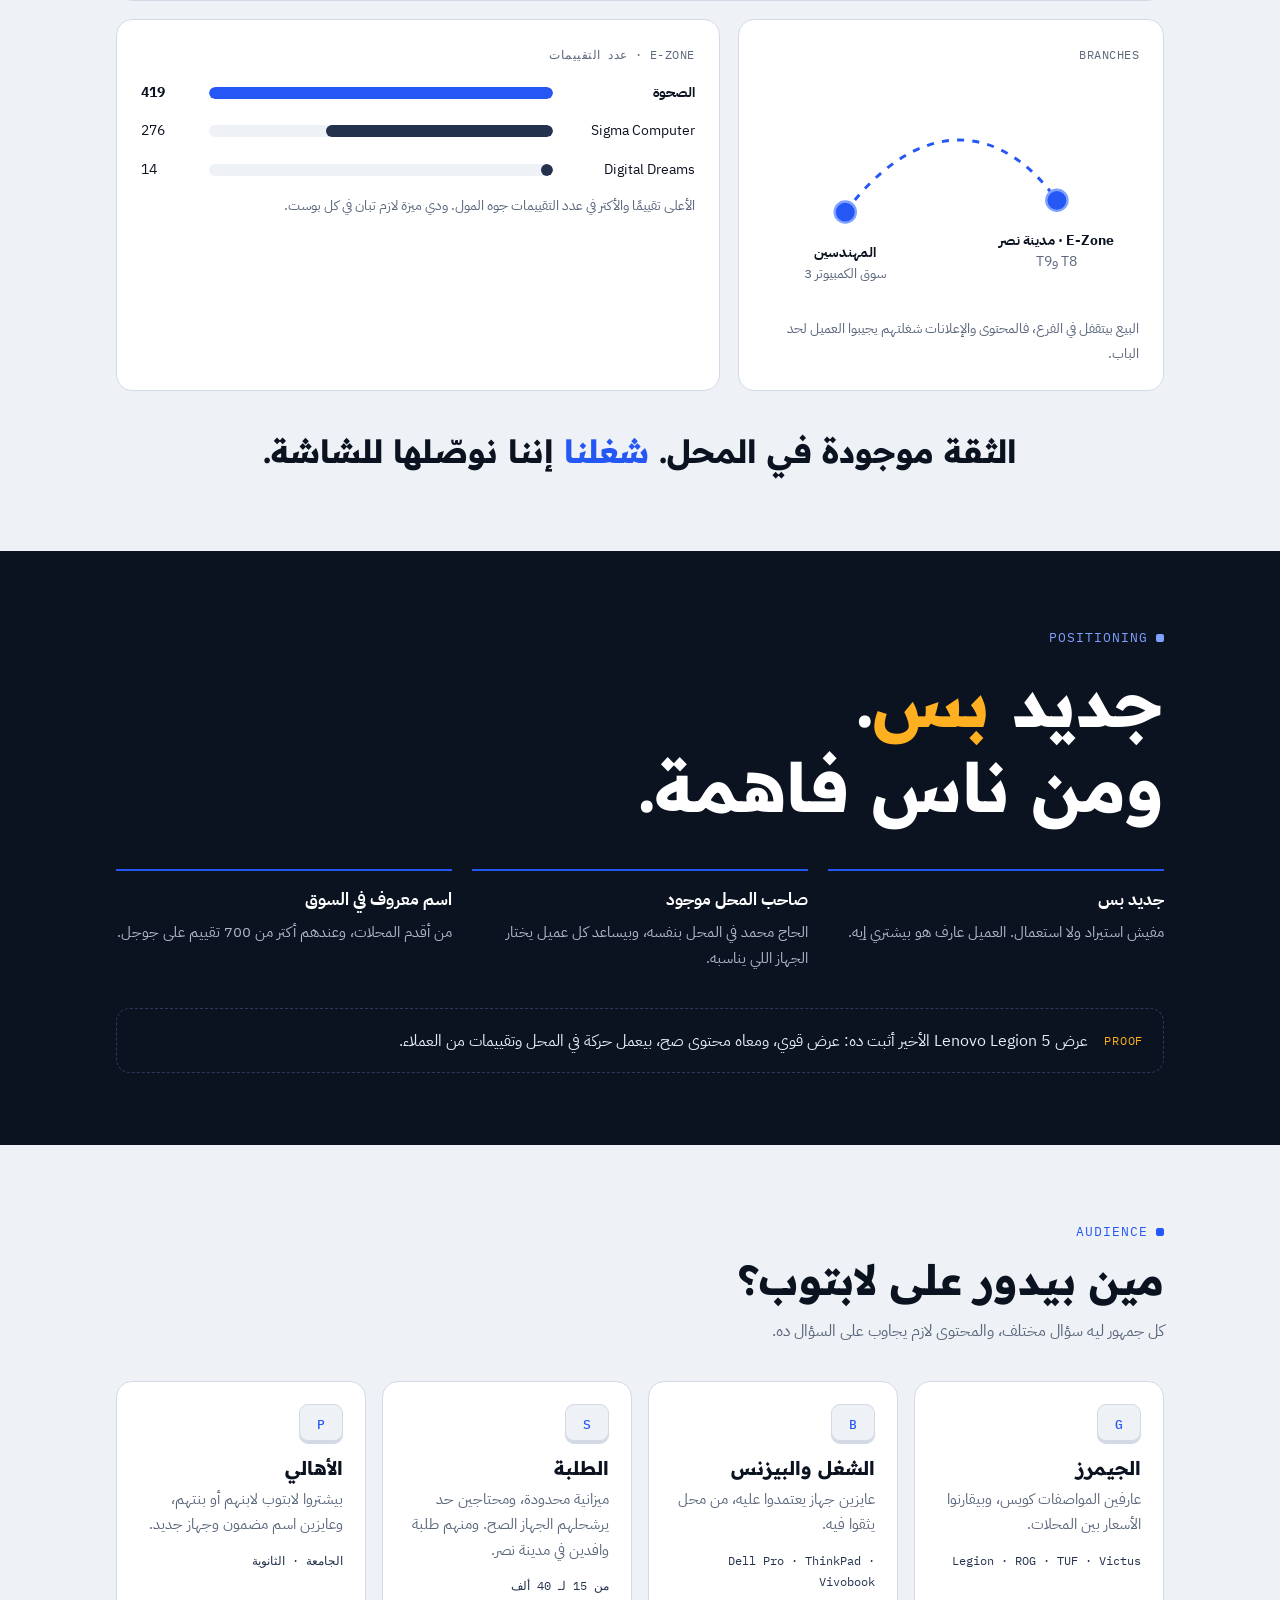
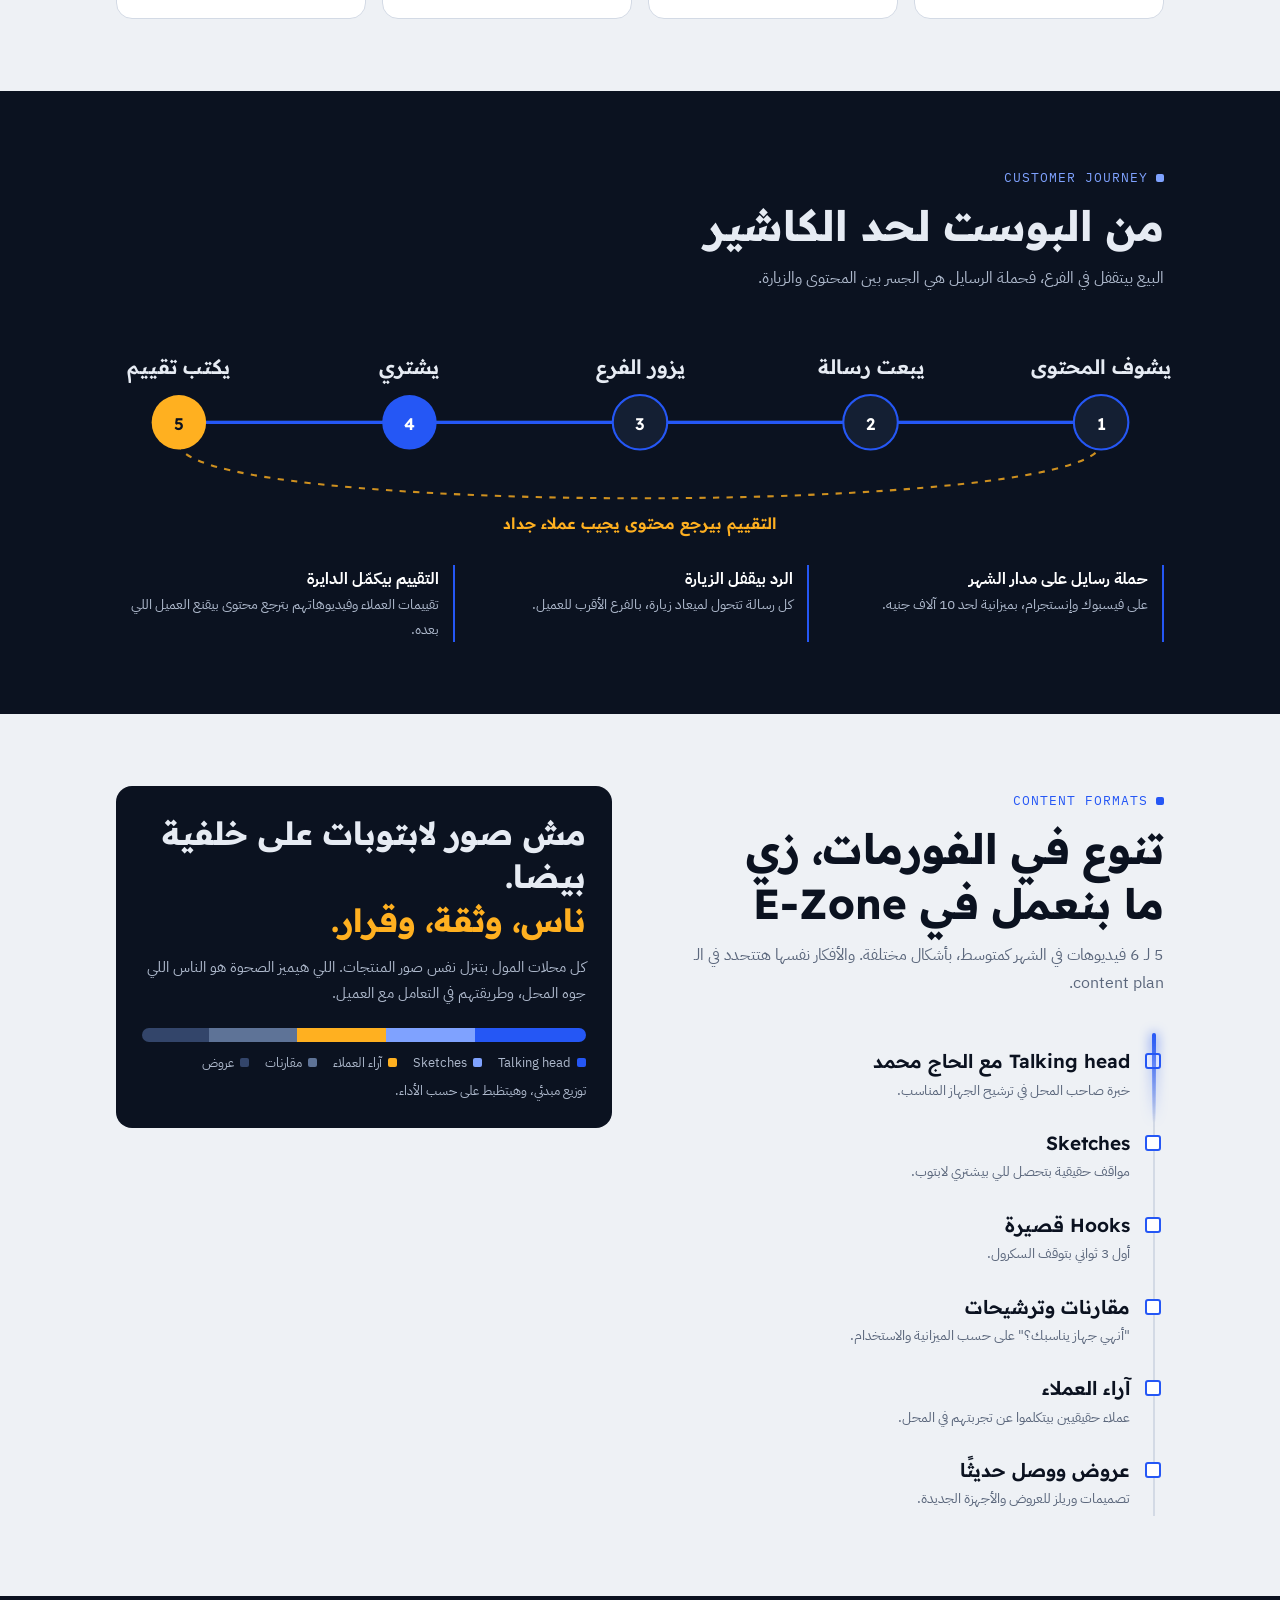
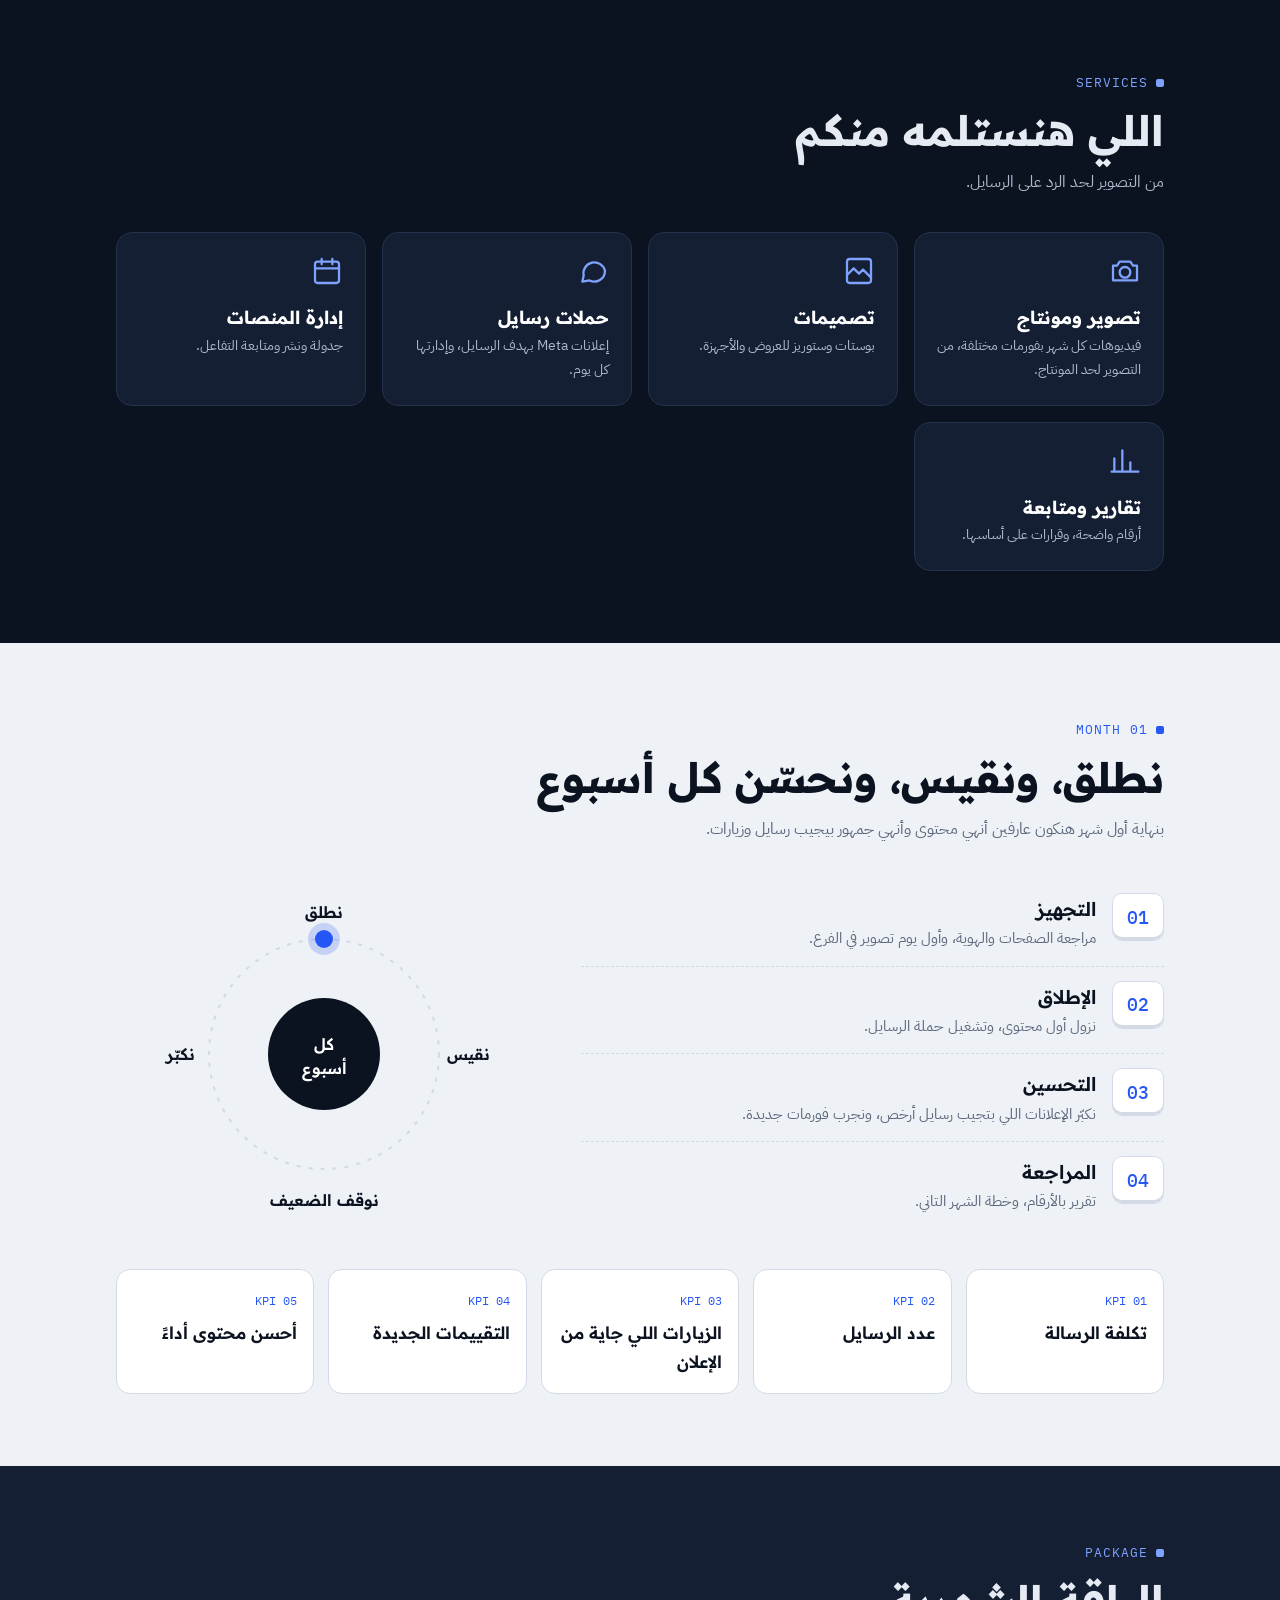
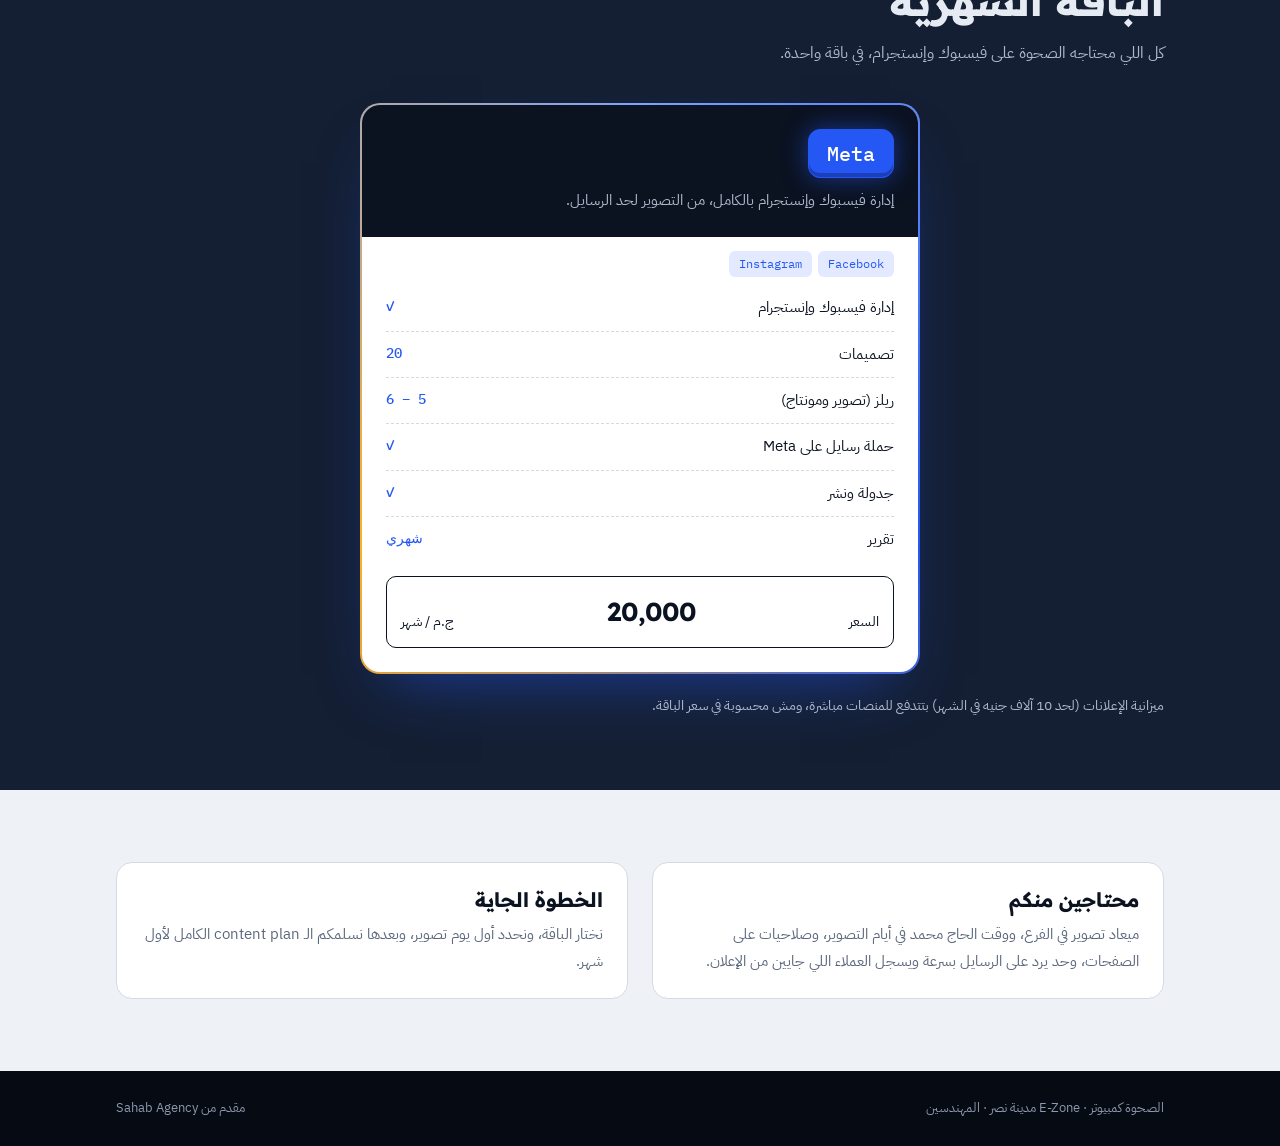
==== commit 0e6d0bf6: "Single package at 20,000 EGP/month Co-Authored-By: Claude Opus 5.5 <noreply@anthropic.com> Claude-Se" ====
--- a/index.html
+++ b/index.html
@@ -455,7 +455,6 @@
       <div class="sv" data-anim="rise" data-d="60"><svg viewBox="0 0 24 24"><rect x="3" y="3" width="18" height="18" rx="2"/><path d="M3 15l5-5 4 4 3-3 6 6"/></svg><h3>تصميمات</h3><p>بوستات وستوريز للعروض والأجهزة.</p></div>
       <div class="sv" data-anim="rise" data-d="120"><svg viewBox="0 0 24 24"><path d="M21 12a8 8 0 0 1-11.6 7.1L4 20l1-4.6A8 8 0 1 1 21 12z"/></svg><h3>حملات رسايل</h3><p>إعلانات Meta بهدف الرسايل، وإدارتها كل يوم.</p></div>
       <div class="sv" data-anim="rise" data-d="180"><svg viewBox="0 0 24 24"><rect x="3" y="5" width="18" height="16" rx="2"/><path d="M3 10h18M8 3v4M16 3v4"/></svg><h3>إدارة المنصات</h3><p>جدولة ونشر ومتابعة التفاعل.</p></div>
-      <div class="sv" data-anim="rise" data-d="240"><svg viewBox="0 0 24 24"><path d="M12 21s-7-6.3-7-11a7 7 0 0 1 14 0c0 4.7-7 11-7 11z"/><circle cx="12" cy="10" r="2.5"/></svg><h3>Google Maps</h3><p>تحديث صفحة الفرعين، والرد على التقييمات.</p></div>
       <div class="sv" data-anim="rise" data-d="300"><svg viewBox="0 0 24 24"><path d="M4 20V10M10 20V4M16 20v-7M22 20H2"/></svg><h3>تقارير ومتابعة</h3><p>أرقام واضحة، وقرارات على أساسها.</p></div>
     </div>
   </div>
@@ -497,13 +496,13 @@
 
 <section class="dark" id="offers" style="background:var(--ink-2)">
   <div class="wrap">
-    <div class="eyebrow">Packages</div>
-    <h2>باقتين، ونفس الجودة</h2>
-    <p class="lead">الفرق بين الباقتين في عدد المنصات وكمية الشغل.</p>
-    <div class="offers">
-      <div class="offer" data-anim="rise">
-        <div class="head"><div><span class="keycap">Smart</span><p class="pitch">إدارة Meta بالكامل.</p></div></div>
-        <div class="plats"><span>Facebook</span><span>Instagram</span><span class="off">TikTok</span><span class="off">Google</span></div>
+    <div class="eyebrow">Package</div>
+    <h2>الباقة الشهرية</h2>
+    <p class="lead">كل اللي محتاجه الصحوة على فيسبوك وإنستجرام، في باقة واحدة.</p>
+    <div class="offers" style="grid-template-columns:minmax(0,560px);justify-content:center">
+      <div class="offer pro" data-anim="rise">
+        <div class="head"><div><span class="keycap">Meta</span><p class="pitch">إدارة فيسبوك وإنستجرام بالكامل، من التصوير لحد الرسايل.</p></div></div>
+        <div class="plats"><span>Facebook</span><span>Instagram</span></div>
         <ul>
           <li><span>إدارة فيسبوك وإنستجرام</span><span>✓</span></li>
           <li><span>تصميمات</span><span>20</span></li>
@@ -511,27 +510,8 @@
           <li><span>حملة رسايل على Meta</span><span>✓</span></li>
           <li><span>جدولة ونشر</span><span>✓</span></li>
           <li><span>تقرير</span><span>شهري</span></li>
-          <li class="no"><span>إدارة TikTok وإعلاناته</span><span>—</span></li>
-          <li class="no"><span>Google Maps للفرعين</span><span>—</span></li>
-          <li class="no"><span>متابعة واجتماع أسبوعي</span><span>—</span></li>
         </ul>
-        <div class="price"><span>السعر</span><span class="blank"></span><span>ج.م / شهر</span></div>
-      </div>
-      <div class="offer pro" data-anim="rise" data-d="120">
-        <div class="head"><div><span class="keycap">Premium</span><p class="pitch">كل المنصات، وضعف الإنتاج.</p></div><span class="badge">اللي بنرشحه</span></div>
-        <div class="plats"><span>Facebook</span><span>Instagram</span><span>TikTok</span><span>Google</span></div>
-        <ul>
-          <li><span>إدارة فيسبوك وإنستجرام</span><span>✓</span></li>
-          <li><span>تصميمات</span><span>30</span></li>
-          <li><span>ريلز (تصوير ومونتاج)</span><span>10 – 12</span></li>
-          <li><span>حملة رسايل على Meta</span><span>✓</span></li>
-          <li><span>جدولة ونشر</span><span>✓</span></li>
-          <li><span>تقرير</span><span>أسبوعي</span></li>
-          <li><span>إدارة TikTok وإعلاناته</span><span>✓</span></li>
-          <li><span>Google Maps للفرعين</span><span>✓</span></li>
-          <li><span>متابعة واجتماع أسبوعي</span><span>✓</span></li>
-        </ul>
-        <div class="price"><span>السعر</span><span class="blank"></span><span>ج.م / شهر</span></div>
+        <div class="price"><span>السعر</span><b class="num" style="font-size:26px">20,000</b><span>ج.م / شهر</span></div>
       </div>
     </div>
     <p class="note" style="color:var(--soft)">ميزانية الإعلانات (لحد 10 آلاف جنيه في الشهر) بتتدفع للمنصات مباشرة، ومش محسوبة في سعر الباقة.</p>
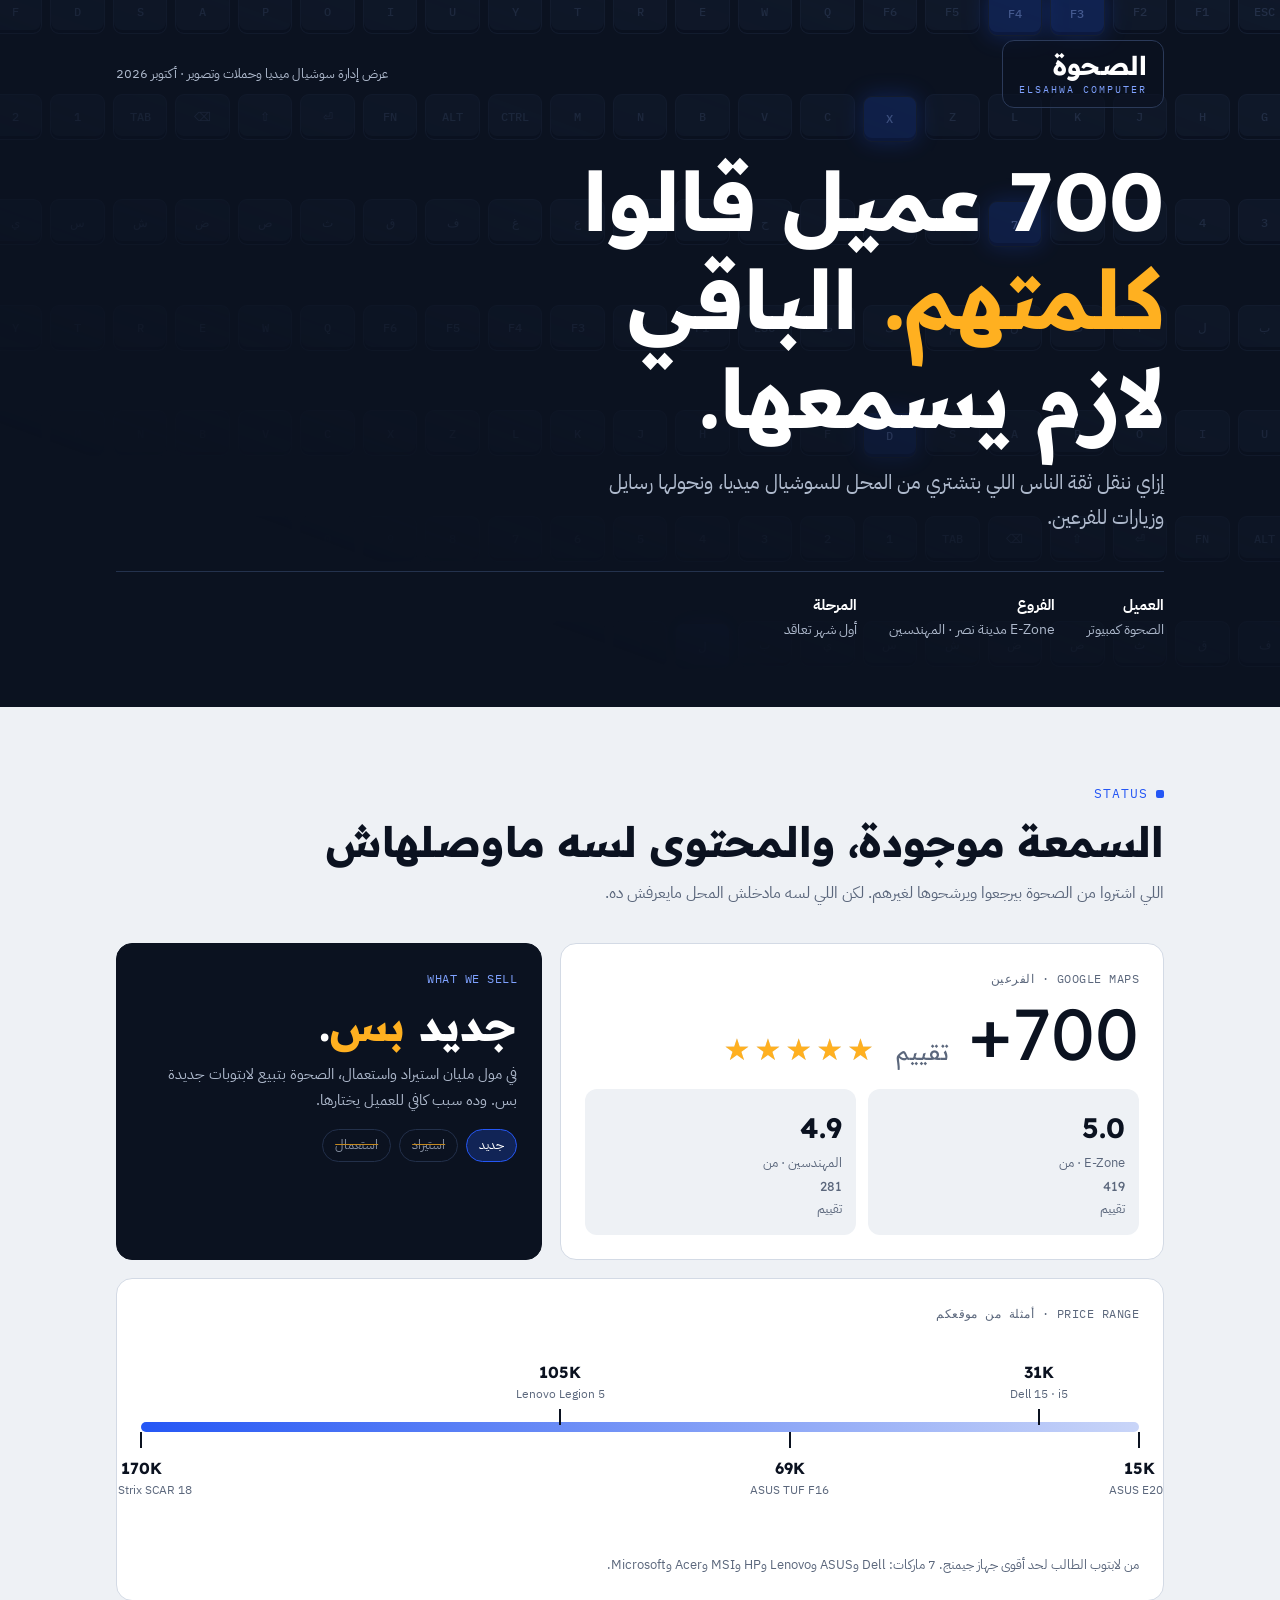
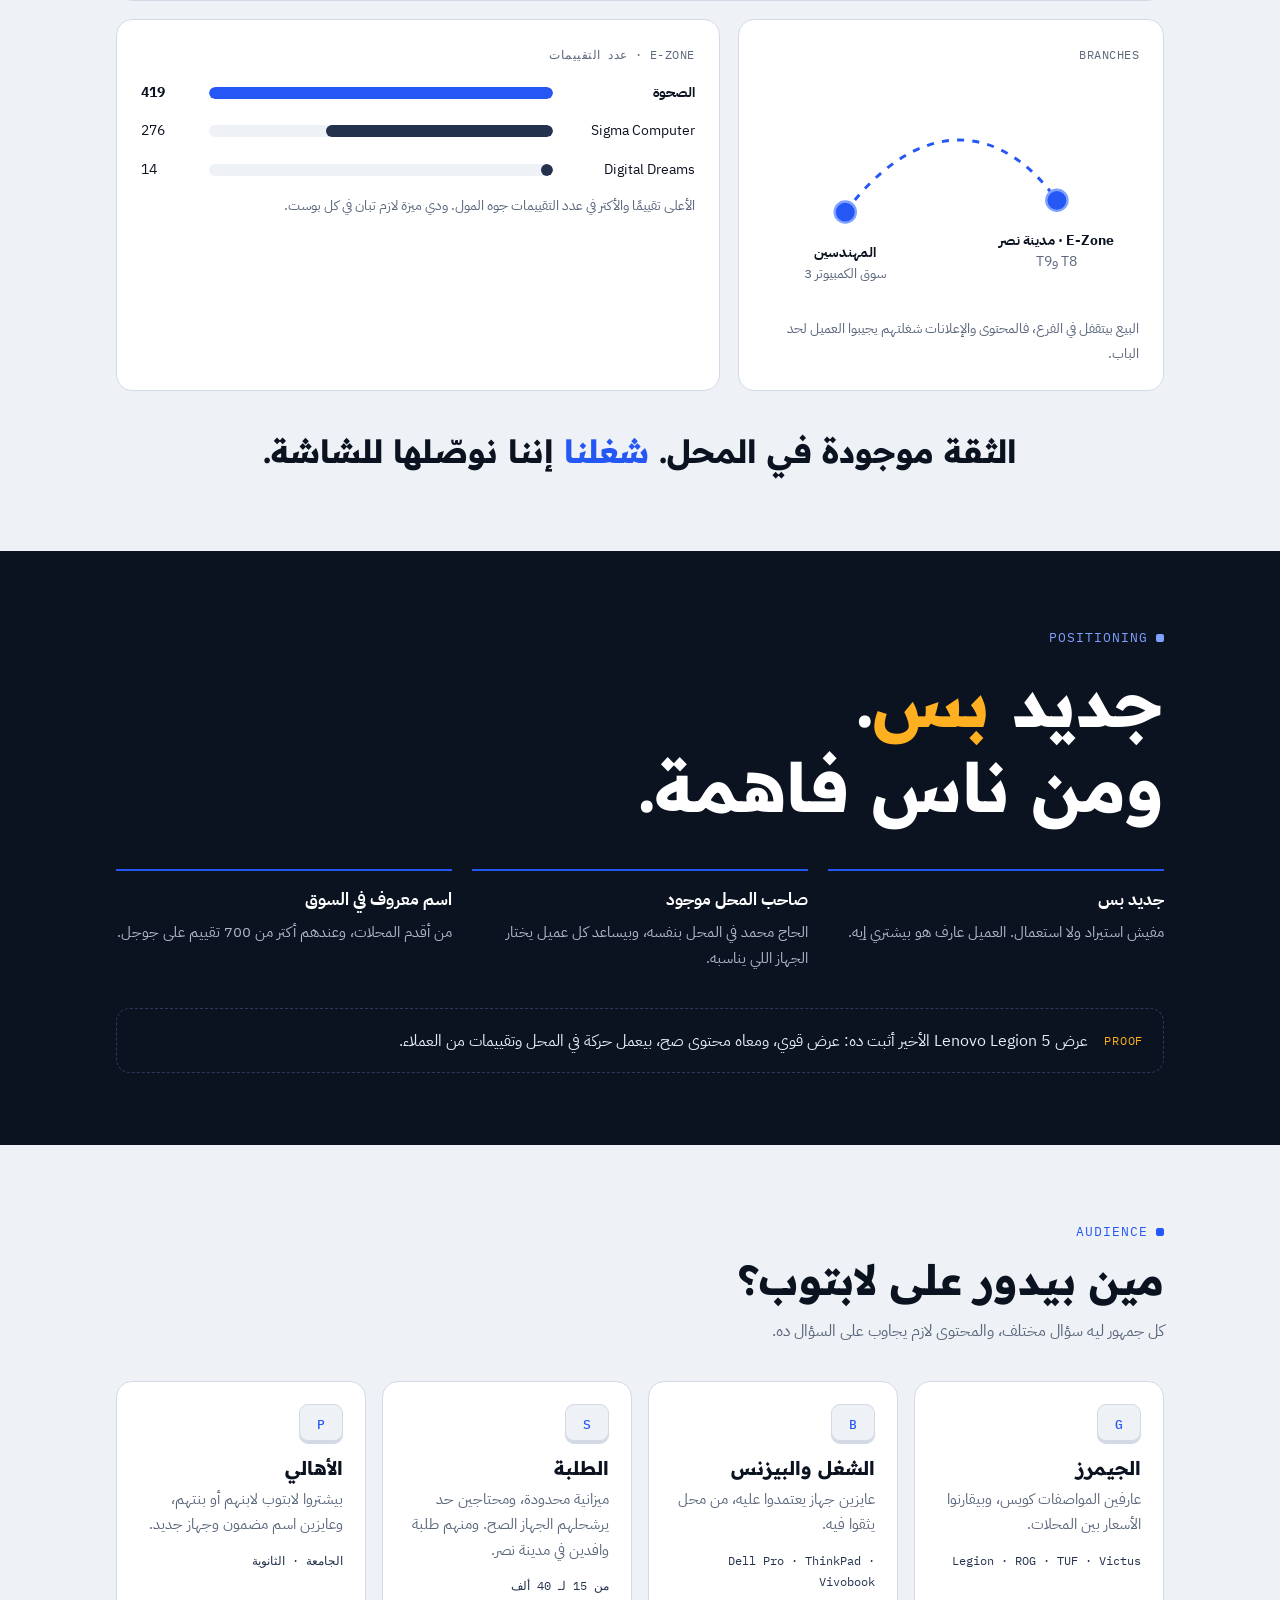
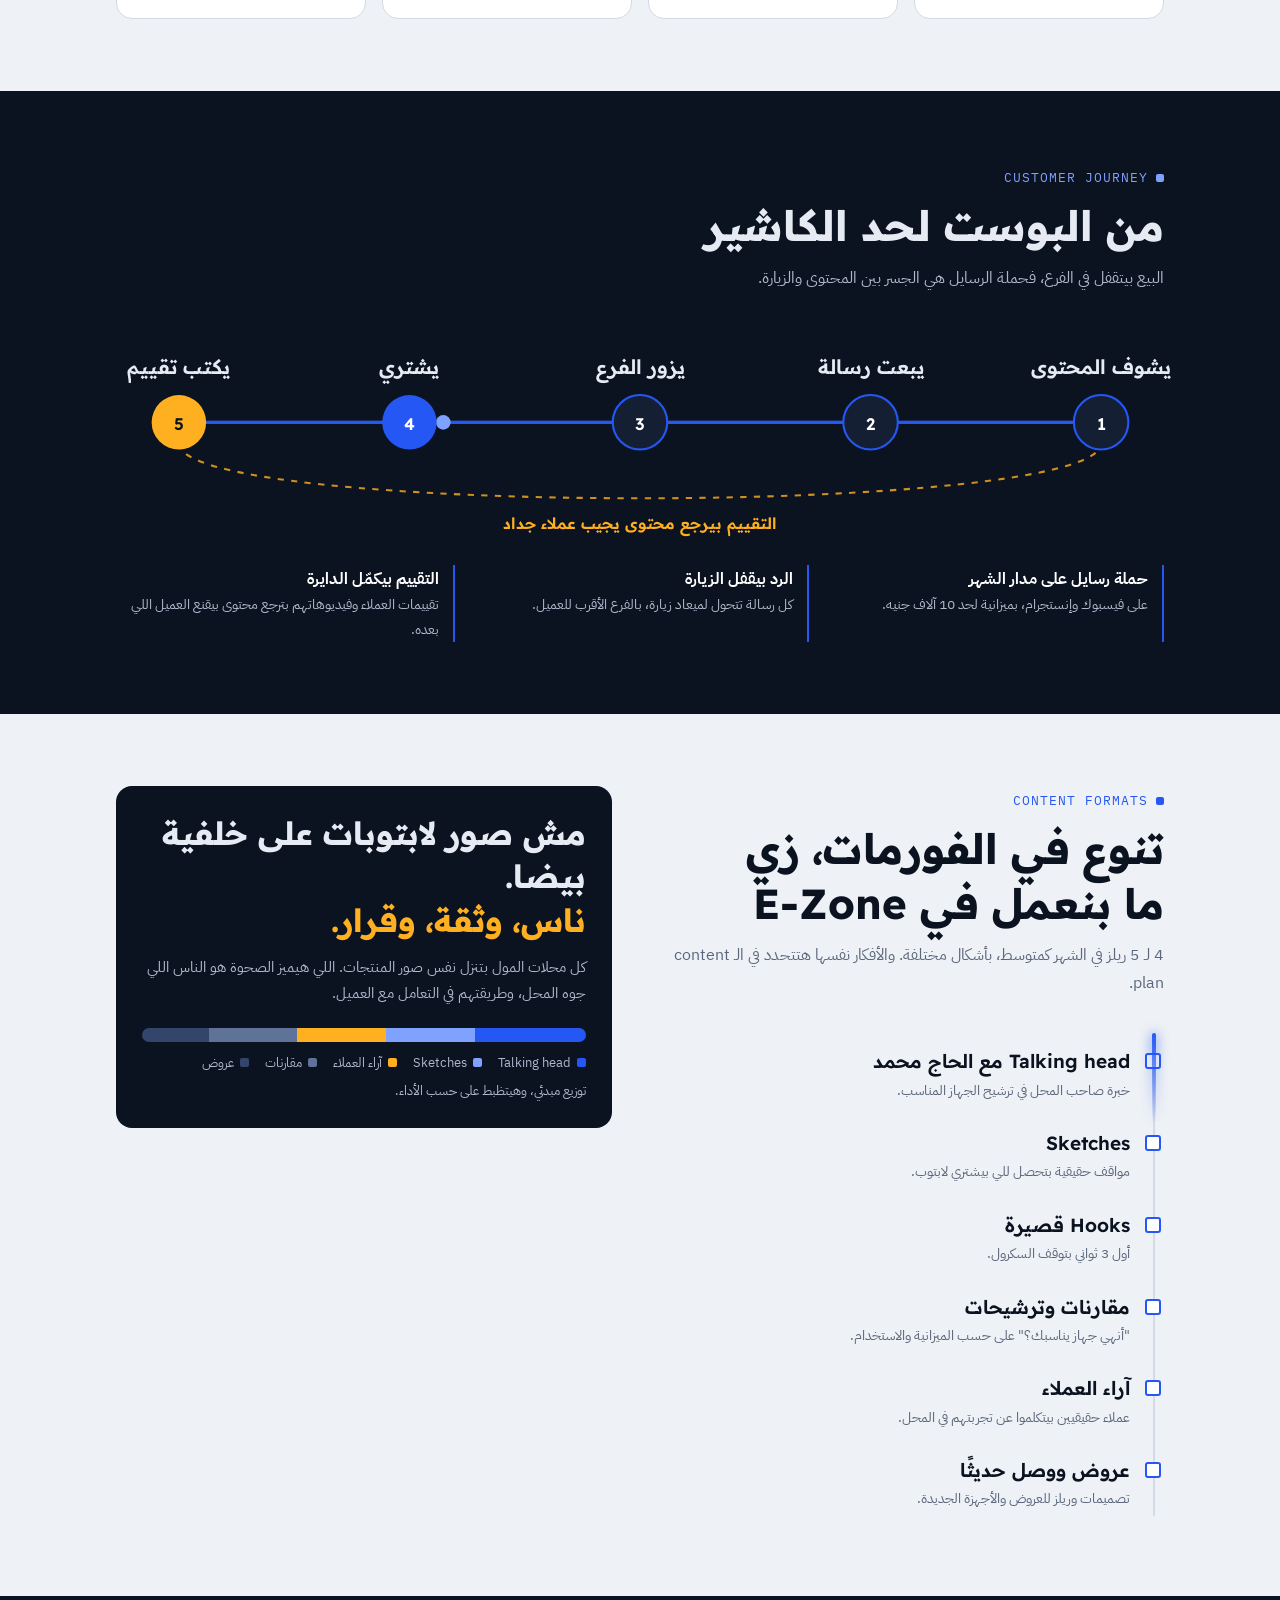
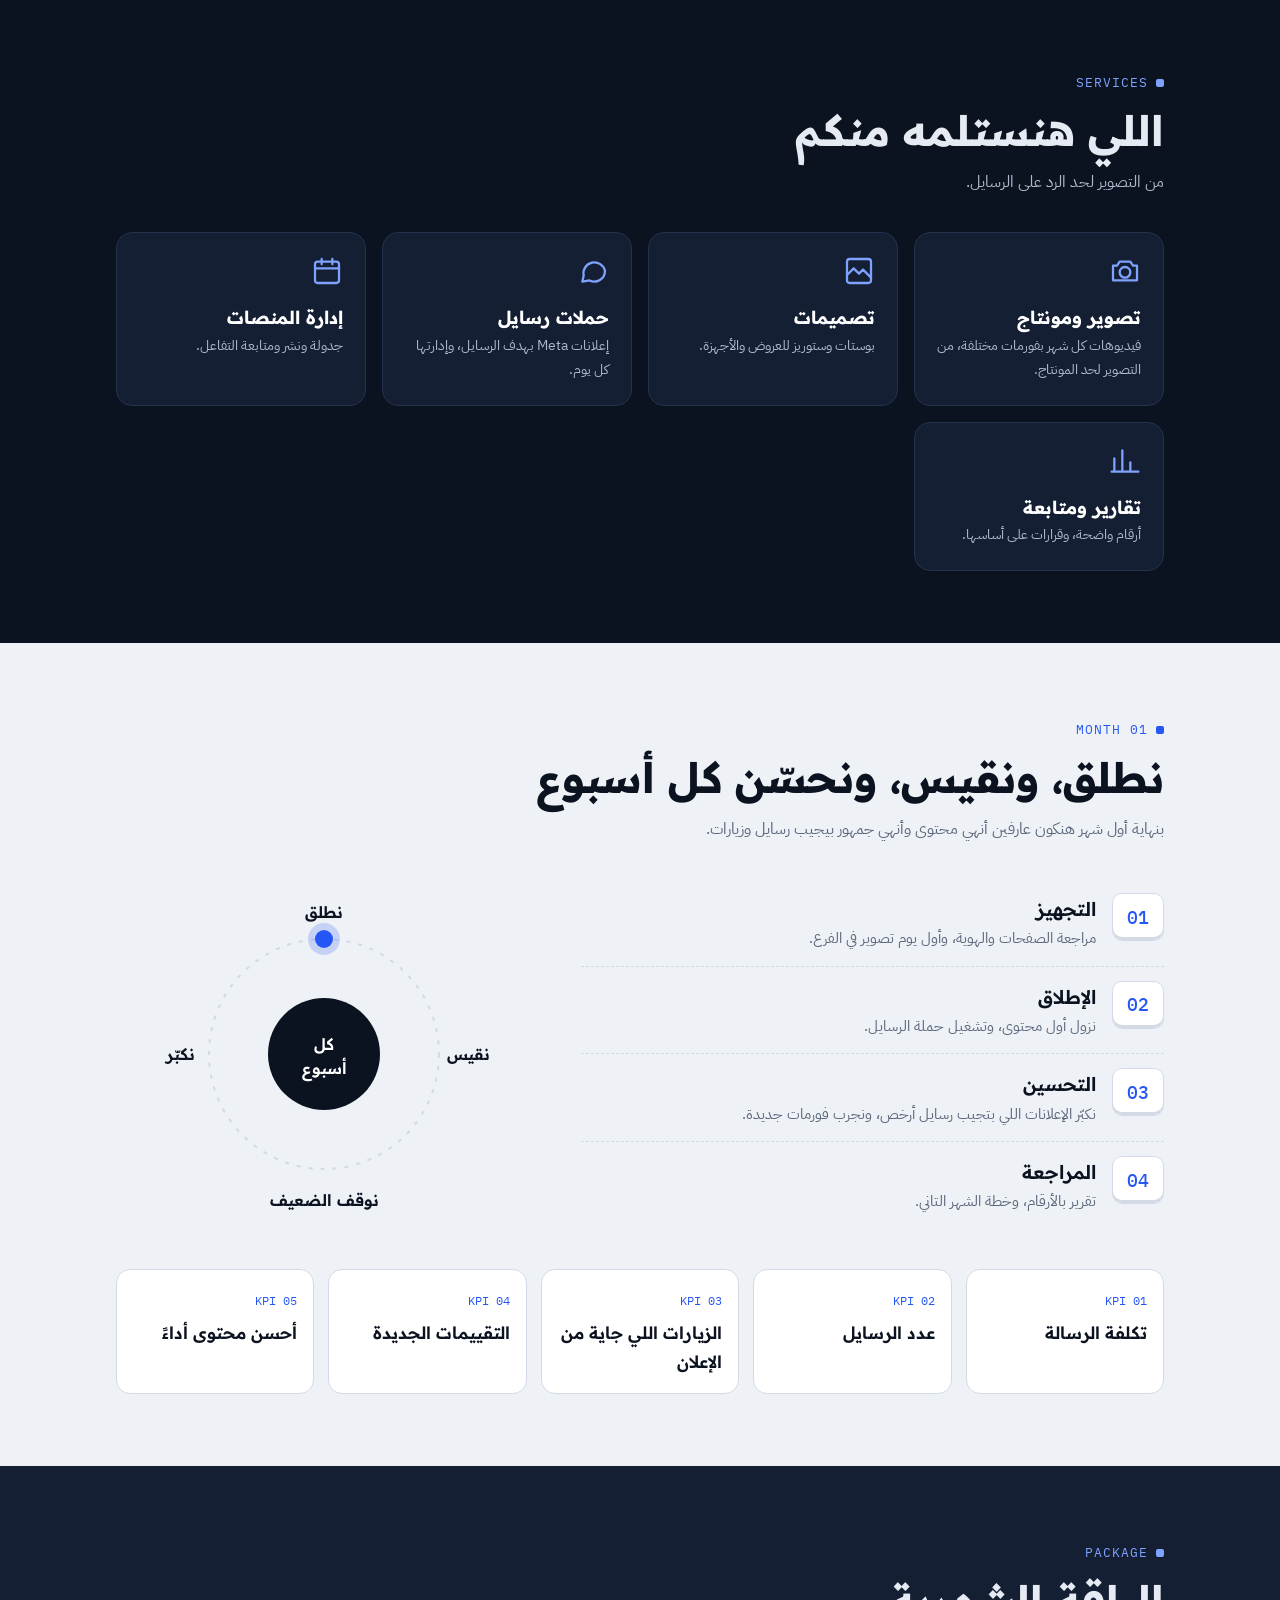
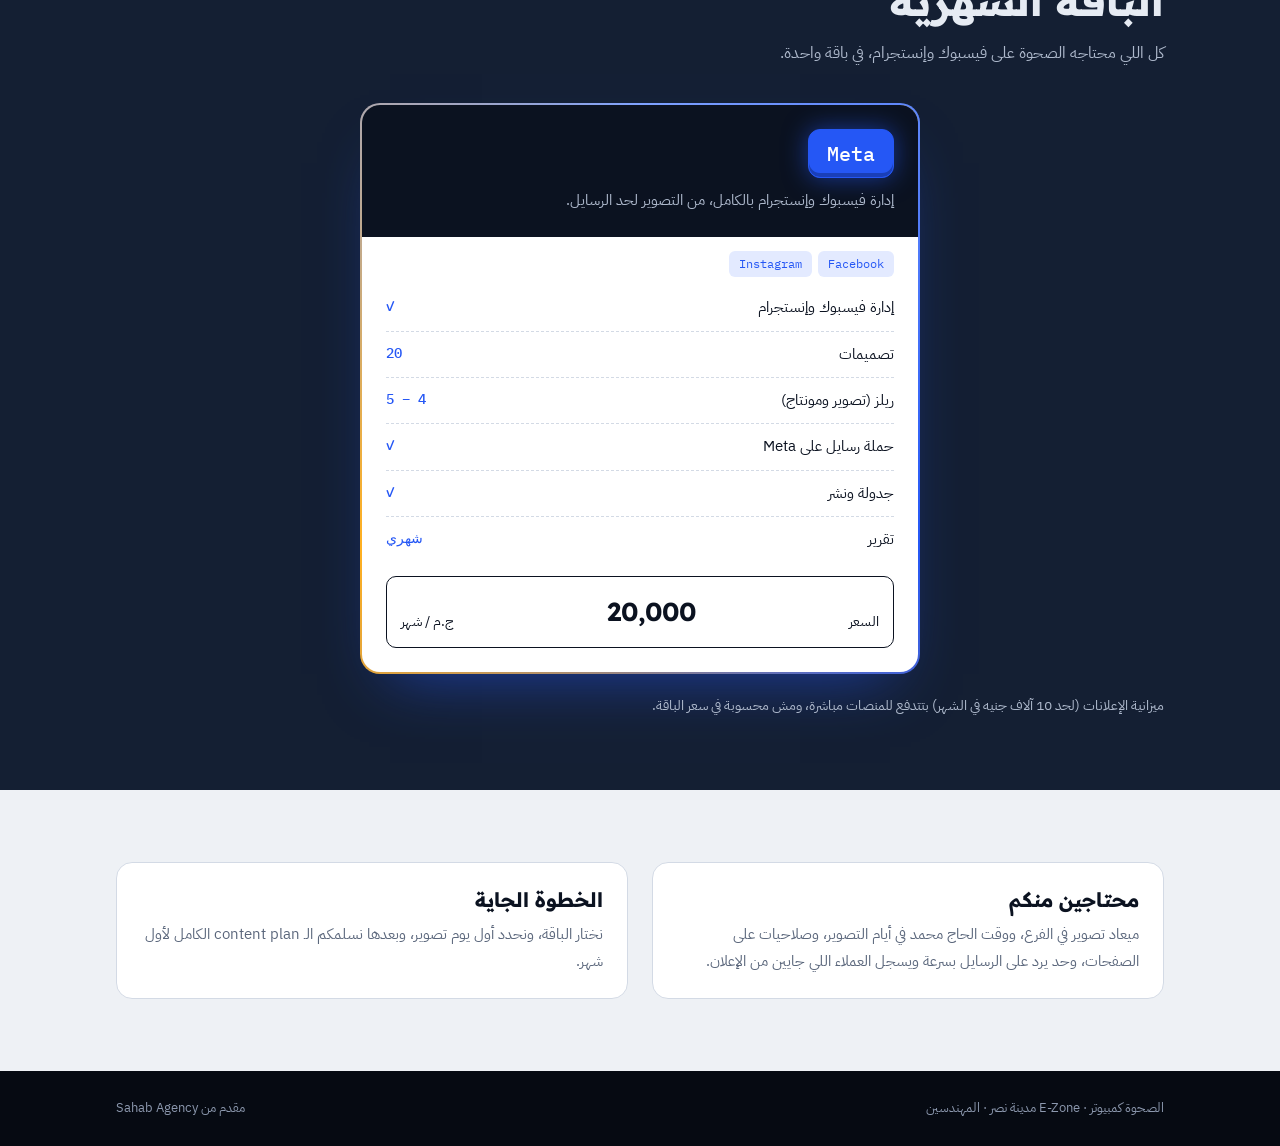
==== commit 9b0d475e: "Set reels to 4-5 per month Co-Authored-By: Claude Opus 5.5 <noreply@anthropic.com> Claude-Session: h" ====
--- a/index.html
+++ b/index.html
@@ -423,7 +423,7 @@
     <div>
       <div class="eyebrow">Content Formats</div>
       <h2>تنوع في الفورمات، زي ما بنعمل في E-Zone</h2>
-      <p class="lead">5 لـ 6 فيديوهات في الشهر كمتوسط، بأشكال مختلفة. والأفكار نفسها هتتحدد في الـ content plan.</p>
+      <p class="lead">4 لـ 5 ريلز في الشهر كمتوسط، بأشكال مختلفة. والأفكار نفسها هتتحدد في الـ content plan.</p>
       <div class="rail">
         <div class="node" data-anim="rise"><b>Talking head مع الحاج محمد</b><p>خبرة صاحب المحل في ترشيح الجهاز المناسب.</p></div>
         <div class="node" data-anim="rise" data-d="60"><b>Sketches</b><p>مواقف حقيقية بتحصل للي بيشتري لابتوب.</p></div>
@@ -506,7 +506,7 @@
         <ul>
           <li><span>إدارة فيسبوك وإنستجرام</span><span>✓</span></li>
           <li><span>تصميمات</span><span>20</span></li>
-          <li><span>ريلز (تصوير ومونتاج)</span><span>5 – 6</span></li>
+          <li><span>ريلز (تصوير ومونتاج)</span><span>4 – 5</span></li>
           <li><span>حملة رسايل على Meta</span><span>✓</span></li>
           <li><span>جدولة ونشر</span><span>✓</span></li>
           <li><span>تقرير</span><span>شهري</span></li>
